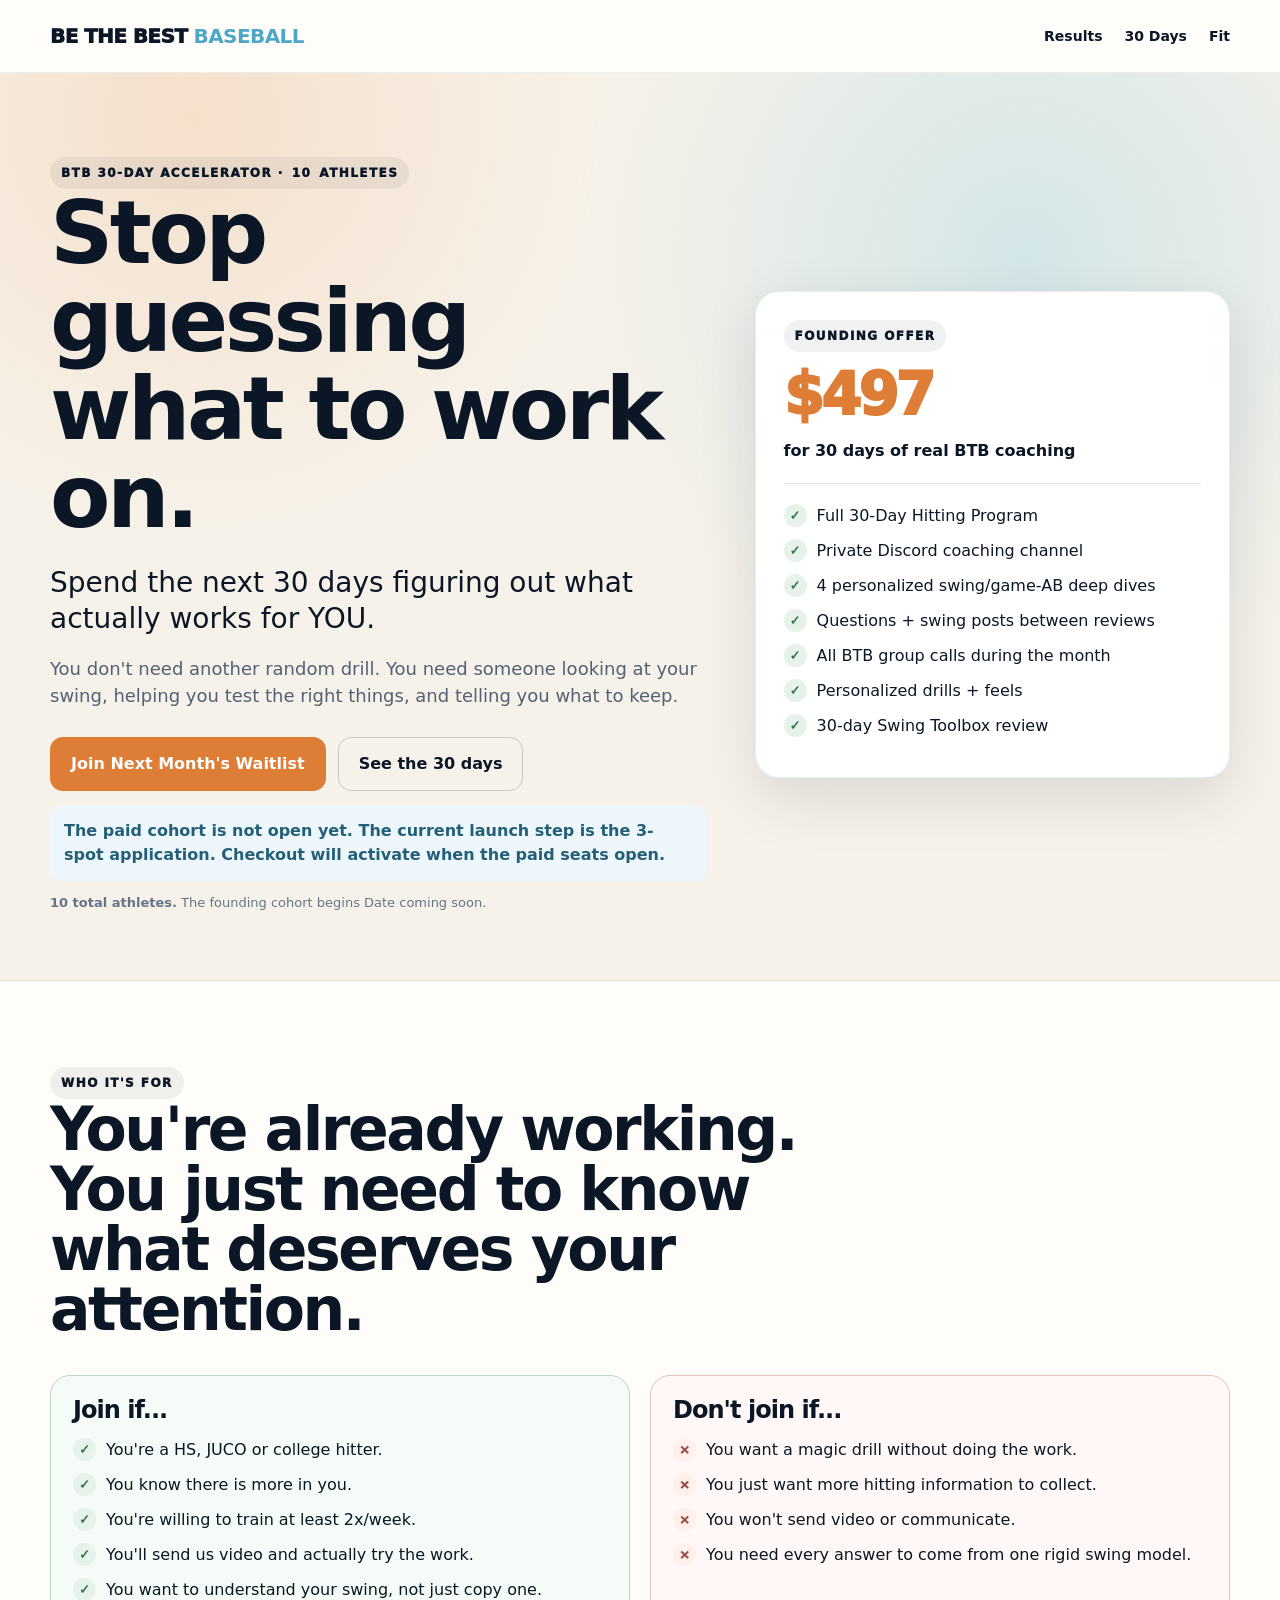
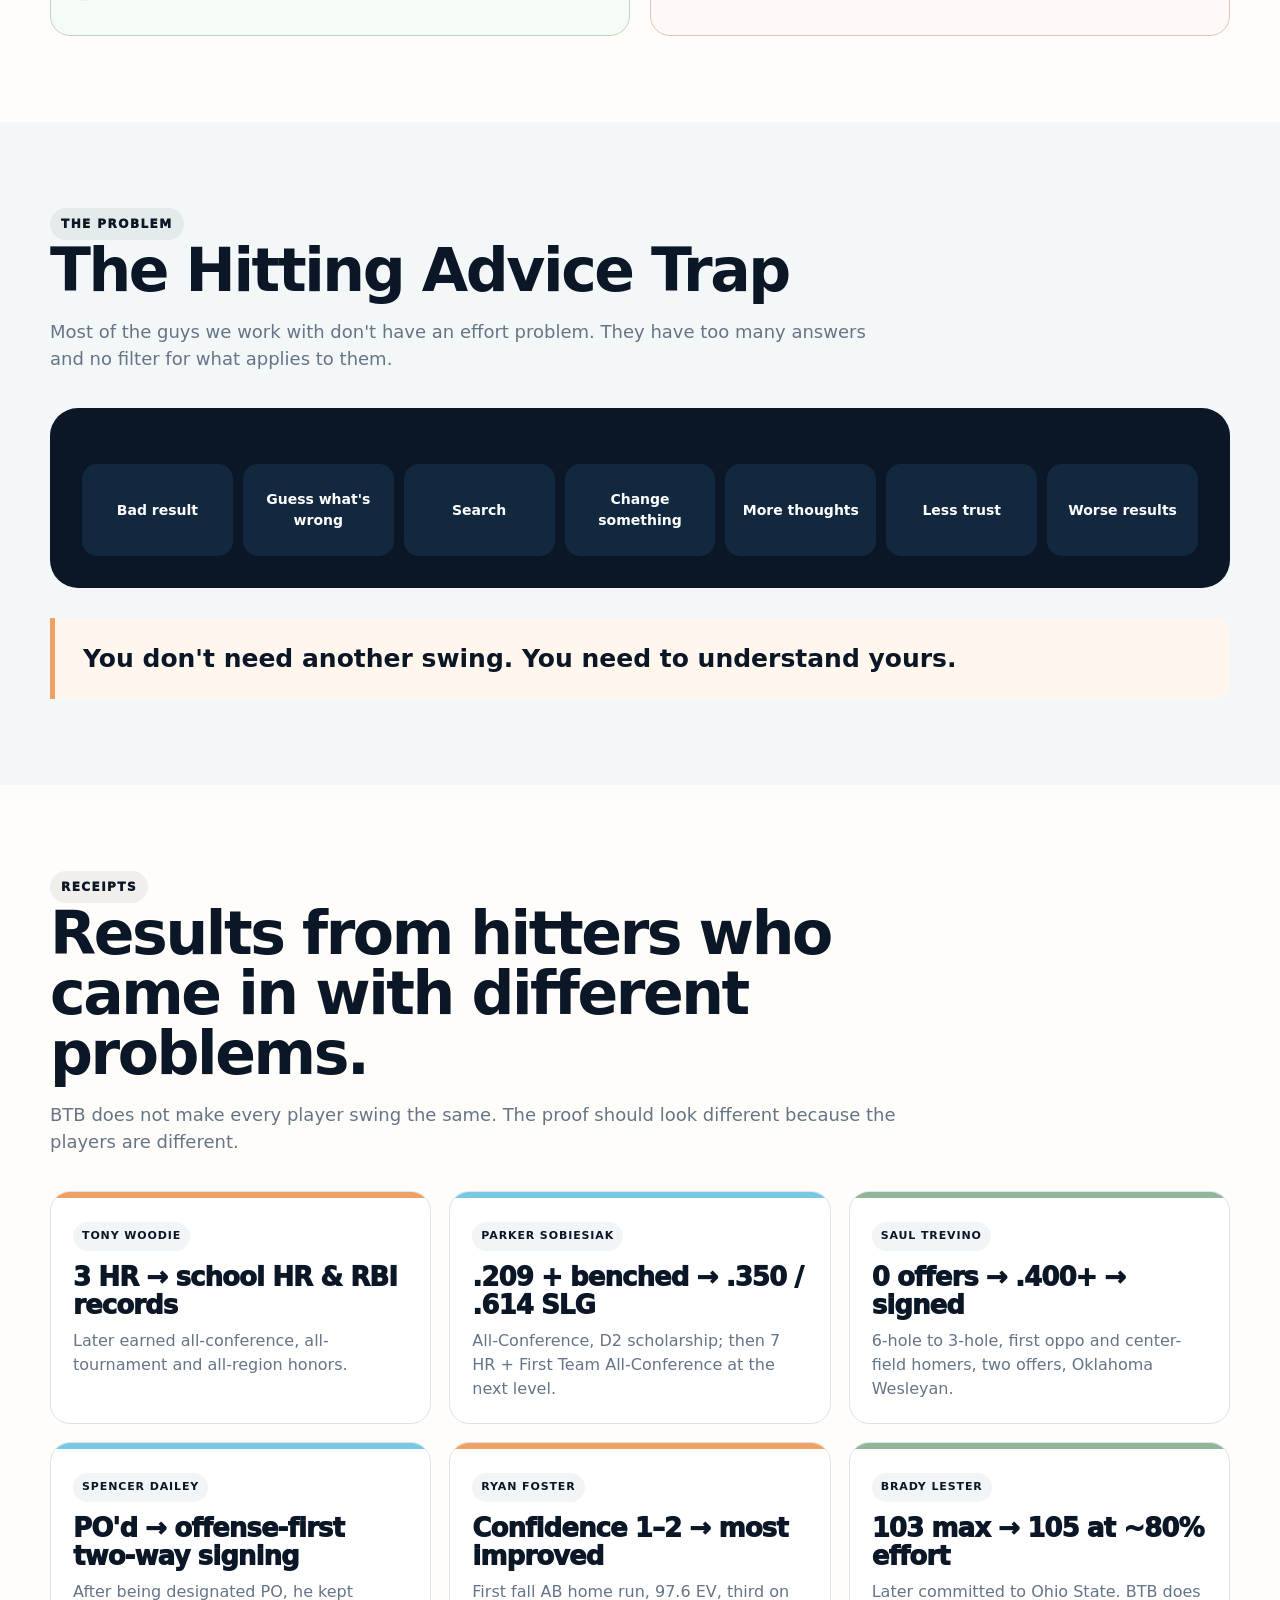
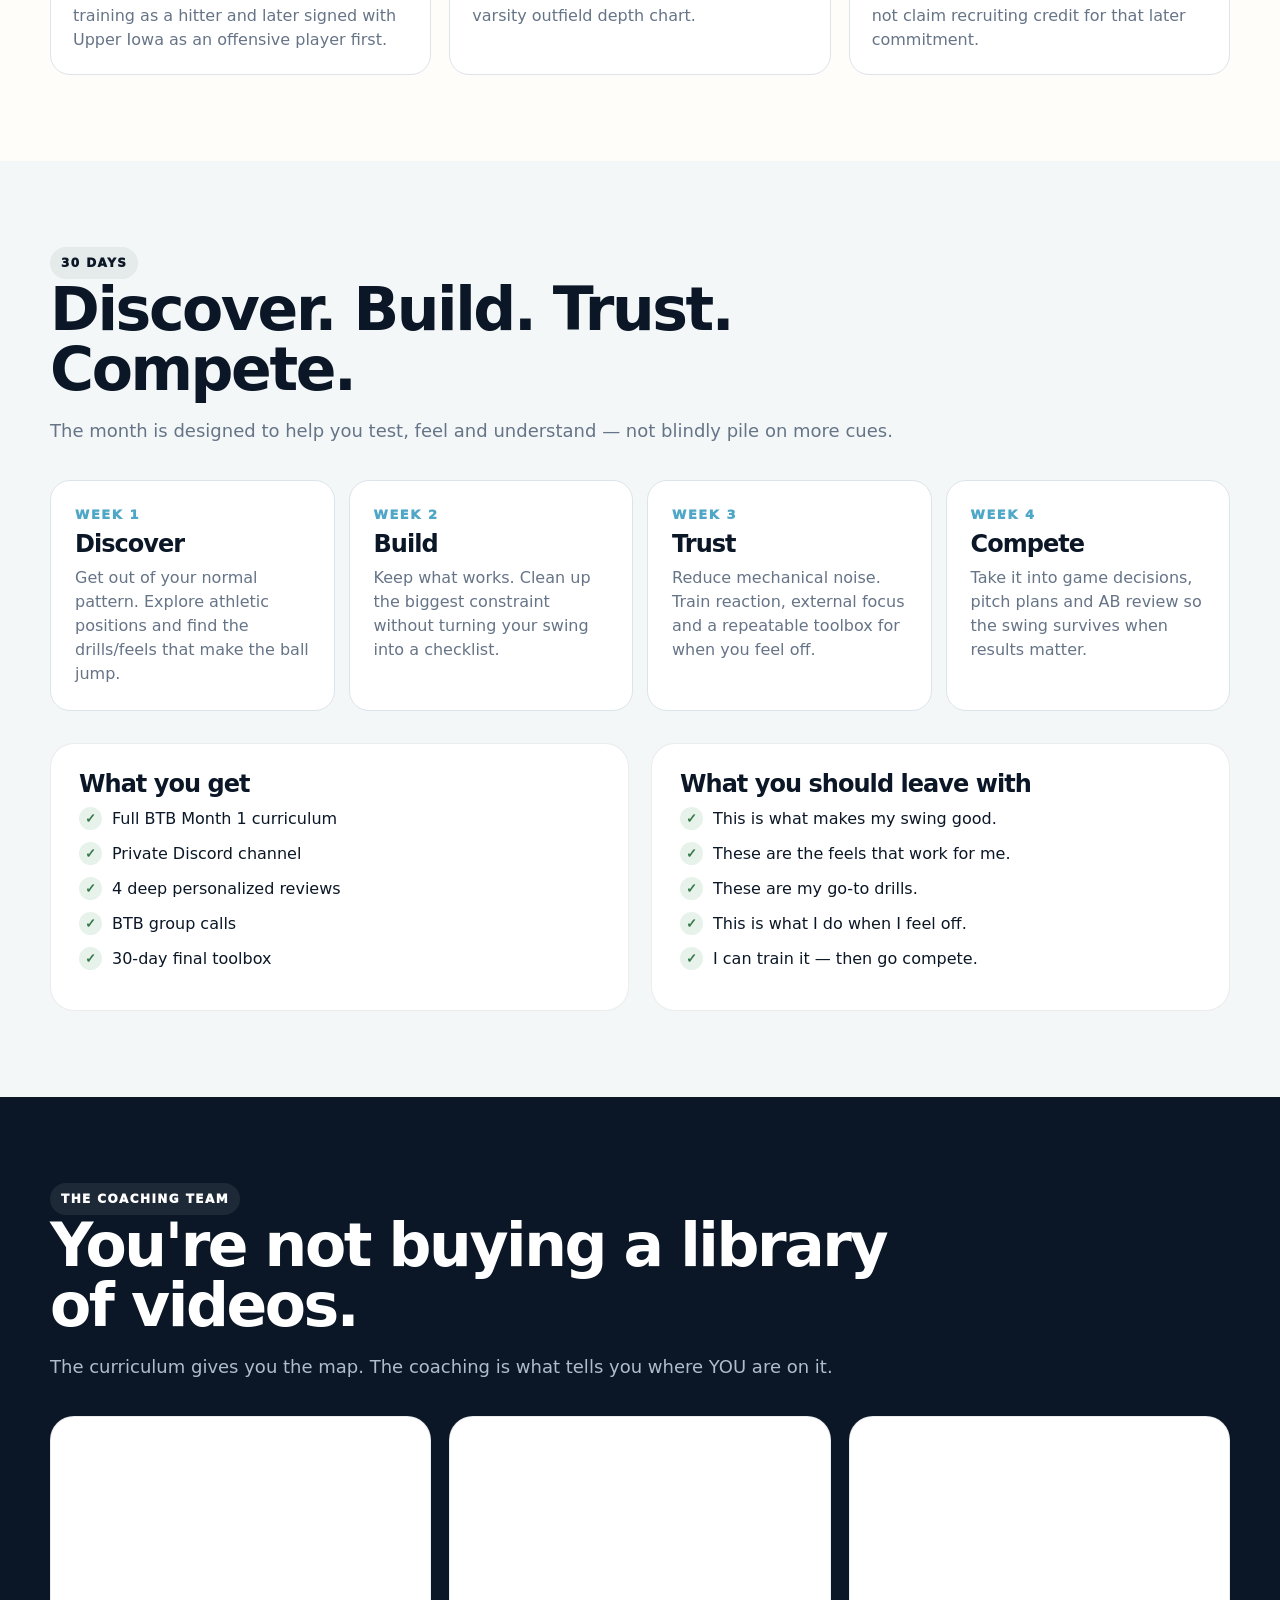
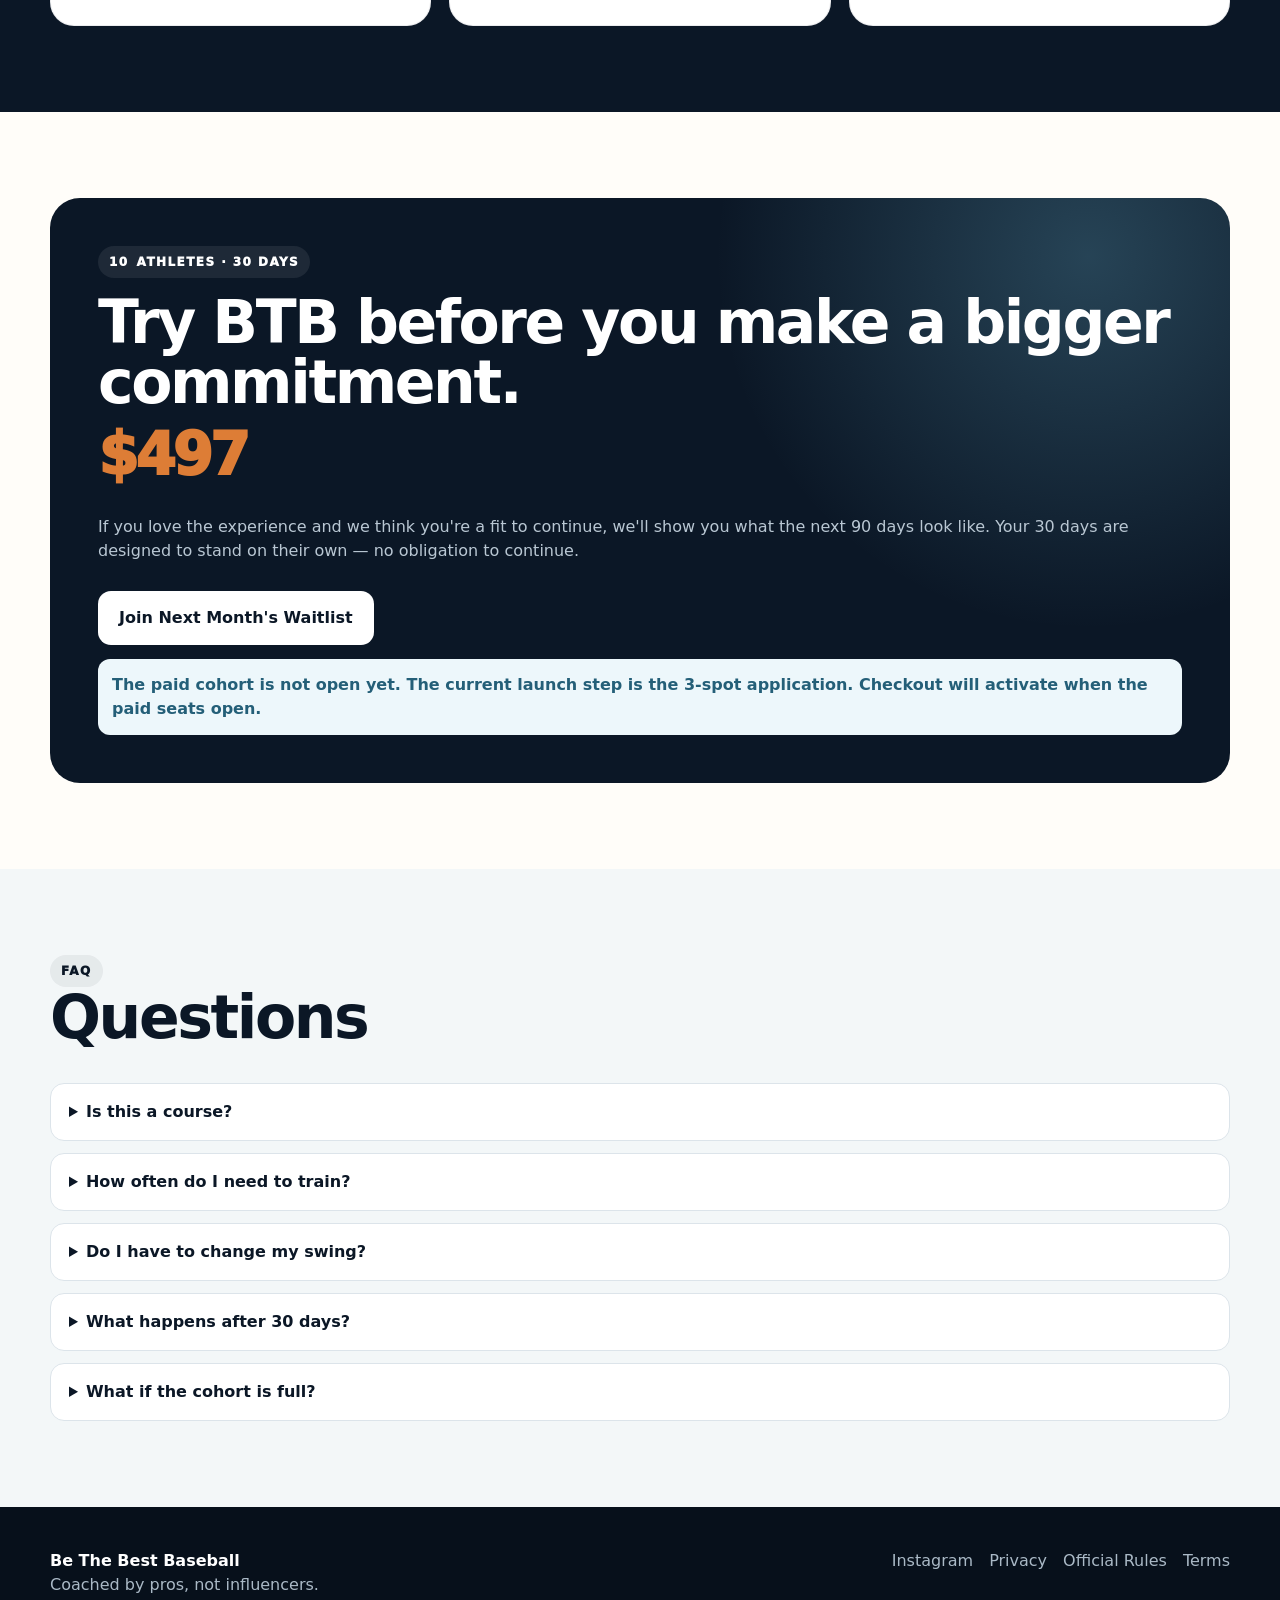
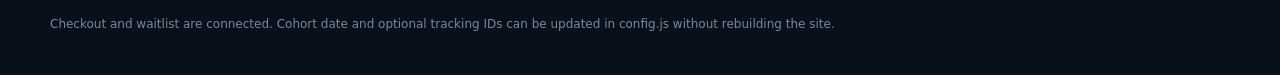
==== accelerator.html @ 2edf5979 "Add paid accelerator page" ====
<!doctype html>
<html lang="en">
<head>
  <meta charset="utf-8"><meta name="viewport" content="width=device-width,initial-scale=1">
  <title>BTB 30-Day Accelerator — $497</title>
  <meta name="description" content="30 days of personalized BTB coaching for high school, JUCO and college hitters. 10 athletes per cohort.">
  <meta property="og:title" content="BTB 30-Day Accelerator — $497"><meta property="og:description" content="Stop guessing what to work on. Spend 30 days figuring out what actually works for you."><meta property="og:type" content="website"><meta name="theme-color" content="#0b1726">
  <link rel="icon" href="data:image/svg+xml,<svg xmlns=%22http://www.w3.org/2000/svg%22 viewBox=%220 0 100 100%22><rect width=%22100%22 height=%22100%22 rx=%2222%22 fill=%22%230b1726%22/><text x=%2250%22 y=%2263%22 text-anchor=%22middle%22 font-size=%2244%22 font-family=%22Arial%22 font-weight=%22900%22 fill=%22white%22>BTB</text></svg>">
  <link rel="stylesheet" href="styles.css">
</head>
<body>
<a class="skip-link" href="#main">Skip to content</a>
<nav class="nav" aria-label="Primary"><div class="wrap nav-inner"><a class="brand" href="#top">BE THE BEST <b>BASEBALL</b></a><div class="nav-links"><a href="#proof">Results</a><a href="#program">30 Days</a><a href="#fit">Fit</a><a class="btn orange js-buy" href="#">Join for <span data-price>$497</span></a><a class="btn orange js-waitlist" href="#">Join Waitlist</a></div></div></nav>
<main id="main">
<header id="top" class="hero"><div class="wrap hero-grid"><div><span class="eyebrow">BTB 30-Day Accelerator · <span data-total-spots>10</span> athletes</span><h1>Stop guessing what to work on.</h1><p class="lead">Spend the next 30 days figuring out what actually works for YOU.</p><p class="sub">You don't need another random drill. You need someone looking at your swing, helping you test the right things, and telling you what to keep.</p><div class="hero-actions"><a class="btn orange js-buy" href="#">Join the Cohort — <span data-price>$497</span></a><a class="btn orange js-waitlist" href="#">Join Next Month's Waitlist</a><a class="btn ghost" href="#program">See the 30 days</a></div><div class="soldout-banner">This cohort is full. Join the next cohort waitlist.</div><div class="paid-phase-note" hidden>The paid cohort is not open yet. The current launch step is the 3-spot application. Checkout will activate when the paid seats open.</div><div class="micro"><strong><span data-total-spots>10</span> total athletes.</strong> The founding cohort begins <span data-start-date>Date coming soon</span>.</div></div><aside class="card"><span class="eyebrow">Founding offer</span><div class="price" data-price>$497</div><strong>for 30 days of real BTB coaching</strong><div class="line"></div><div class="check">Full 30-Day Hitting Program</div><div class="check">Private Discord coaching channel</div><div class="check">4 personalized swing/game-AB deep dives</div><div class="check">Questions + swing posts between reviews</div><div class="check">All BTB group calls during the month</div><div class="check">Personalized drills + feels</div><div class="check">30-day Swing Toolbox review</div></aside></div></header>
<section id="fit" class="section"><div class="wrap"><div class="section-head"><span class="eyebrow">Who it's for</span><h2>You're already working. You just need to know what deserves your attention.</h2></div><div class="fit"><div class="fit-card good"><h3>Join if...</h3><div class="check">You're a HS, JUCO or college hitter.</div><div class="check">You know there is more in you.</div><div class="check">You're willing to train at least 2x/week.</div><div class="check">You'll send us video and actually try the work.</div><div class="check">You want to understand your swing, not just copy one.</div></div><div class="fit-card no"><h3>Don't join if...</h3><div class="check x">You want a magic drill without doing the work.</div><div class="check x">You just want more hitting information to collect.</div><div class="check x">You won't send video or communicate.</div><div class="check x">You need every answer to come from one rigid swing model.</div></div></div></div></section>
<section class="section alt"><div class="wrap"><div class="section-head"><span class="eyebrow">The problem</span><h2>The Hitting Advice Trap</h2><p>Most of the guys we work with don't have an effort problem. They have too many answers and no filter for what applies to them.</p></div><div class="trap"><div class="trap-flow"><div class="trap-step">Bad result</div><div class="trap-step">Guess what's wrong</div><div class="trap-step">Search</div><div class="trap-step">Change something</div><div class="trap-step">More thoughts</div><div class="trap-step">Less trust</div><div class="trap-step">Worse results</div></div></div><div class="quote">You don't need another swing. You need to understand yours.</div></div></section>
<section id="proof" class="section"><div class="wrap"><div class="section-head"><span class="eyebrow">Receipts</span><h2>Results from hitters who came in with different problems.</h2><p>BTB does not make every player swing the same. The proof should look different because the players are different.</p></div><div class="proof-grid"><article class="proof orange"><span class="tag">Tony Woodie</span><div class="result">3 HR → school HR & RBI records</div><p>Later earned all-conference, all-tournament and all-region honors.</p></article><article class="proof"><span class="tag">Parker Sobiesiak</span><div class="result">.209 + benched → .350 / .614 SLG</div><p>All-Conference, D2 scholarship; then 7 HR + First Team All-Conference at the next level.</p></article><article class="proof green"><span class="tag">Saul Trevino</span><div class="result">0 offers → .400+ → signed</div><p>6-hole to 3-hole, first oppo and center-field homers, two offers, Oklahoma Wesleyan.</p></article><article class="proof"><span class="tag">Spencer Dailey</span><div class="result">PO'd → offense-first two-way signing</div><p>After being designated PO, he kept training as a hitter and later signed with Upper Iowa as an offensive player first.</p></article><article class="proof orange"><span class="tag">Ryan Foster</span><div class="result">Confidence 1–2 → most improved</div><p>First fall AB home run, 97.6 EV, third on varsity outfield depth chart.</p></article><article class="proof green"><span class="tag">Brady Lester</span><div class="result">103 max → 105 at ~80% effort</div><p>Later committed to Ohio State. BTB does not claim recruiting credit for that later commitment.</p></article></div></div></section>
<section id="program" class="section alt"><div class="wrap"><div class="section-head"><span class="eyebrow">30 days</span><h2>Discover. Build. Trust. Compete.</h2><p>The month is designed to help you test, feel and understand — not blindly pile on more cues.</p></div><div class="program-grid"><div class="week"><div class="w">Week 1</div><h3>Discover</h3><p>Get out of your normal pattern. Explore athletic positions and find the drills/feels that make the ball jump.</p></div><div class="week"><div class="w">Week 2</div><h3>Build</h3><p>Keep what works. Clean up the biggest constraint without turning your swing into a checklist.</p></div><div class="week"><div class="w">Week 3</div><h3>Trust</h3><p>Reduce mechanical noise. Train reaction, external focus and a repeatable toolbox for when you feel off.</p></div><div class="week"><div class="w">Week 4</div><h3>Compete</h3><p>Take it into game decisions, pitch plans and AB review so the swing survives when results matter.</p></div></div><div class="deliverables"><div class="card compact"><h3>What you get</h3><div class="check">Full BTB Month 1 curriculum</div><div class="check">Private Discord channel</div><div class="check">4 deep personalized reviews</div><div class="check">BTB group calls</div><div class="check">30-day final toolbox</div></div><div class="card compact"><h3>What you should leave with</h3><div class="check">This is what makes my swing good.</div><div class="check">These are the feels that work for me.</div><div class="check">These are my go-to drills.</div><div class="check">This is what I do when I feel off.</div><div class="check">I can train it — then go compete.</div></div></div></div></section>
<section class="section dark"><div class="wrap"><div class="section-head"><span class="eyebrow" style="background:rgba(255,255,255,.08)">The coaching team</span><h2>You're not buying a library of videos.</h2><p>The curriculum gives you the map. The coaching is what tells you where YOU are on it.</p></div><div class="grid3"><div class="card compact"><strong>Jantzen Witte</strong><p>Founder · 12-year pro. Built BTB around helping hitters stop drowning in mechanics and understand their own swing.</p></div><div class="card compact"><strong>Max Tracy</strong><p>Handles much of BTB's day-to-day athlete coaching and feedback.</p></div><div class="card compact"><strong>BTB Coaches</strong><p>Former pros coaching inside one BTB program rather than separate mini-brands.</p></div></div></div></section>
<section class="section"><div class="wrap"><div class="cta"><span class="eyebrow" style="background:rgba(255,255,255,.08)"><span data-total-spots>10</span> athletes · 30 days</span><h2 style="margin-top:14px">Try BTB before you make a bigger commitment.</h2><div class="price" data-price>$497</div><p>If you love the experience and we think you're a fit to continue, we'll show you what the next 90 days look like. Your 30 days are designed to stand on their own — no obligation to continue.</p><div class="hero-actions"><a class="btn orange js-buy" href="#">Join the Founding Cohort — <span data-price>$497</span></a><a class="btn light js-waitlist" href="#">Join Next Month's Waitlist</a></div><div class="soldout-banner">This cohort is full. Join the next cohort waitlist.</div><div class="paid-phase-note" hidden>The paid cohort is not open yet. The current launch step is the 3-spot application. Checkout will activate when the paid seats open.</div></div></div></section>
<section class="section alt"><div class="wrap"><div class="section-head"><span class="eyebrow">FAQ</span><h2>Questions</h2></div><div class="faq"><details><summary>Is this a course?</summary><p>No. You get the BTB curriculum, but the Accelerator includes personalized coaching, reviews, a private Discord channel and group calls.</p></details><details><summary>How often do I need to train?</summary><p>At least two times per week. The more consistently you train and send useful video, the more we have to coach.</p></details><details><summary>Do I have to change my swing?</summary><p>No. The point is not to rebuild you. We test movements and feels, keep what improves your swing, and discard what doesn't.</p></details><details><summary>What happens after 30 days?</summary><p>Your Accelerator ends. If you want to continue and we believe BTB is a good fit, we'll show you the 90-day Core/VIP options.</p></details><details><summary>What if the cohort is full?</summary><p>Join the next month's waitlist. We keep the cohort intentionally small so the coaching remains personal.</p></details></div></div></section>
</main>
<footer class="footer"><div class="wrap footer-grid"><div><strong>Be The Best Baseball</strong><br>Coached by pros, not influencers.</div><div class="footer-links"><a class="js-instagram" href="#">Instagram</a><a class="js-privacy" href="#">Privacy</a><a class="js-rules" href="#">Official Rules</a><a class="js-terms" href="#">Terms</a></div></div><div class="wrap"><div class="site-note">Checkout and waitlist are connected. Cohort date and optional tracking IDs can be updated in config.js without rebuilding the site.</div></div></footer>
<div class="sticky"><a class="btn orange js-buy" href="#">Join — <span data-price>$497</span></a><a class="btn orange js-waitlist" href="#">Join Waitlist</a></div>
<script src="config.js"></script>
</body></html>
---- styles.css ----
:root{--ink:#0b1726;--ink2:#14283f;--cream:#f7f2e9;--paper:#fffdf9;--sky:#78c8e5;--sky2:#4fa7c8;--orange:#efa064;--orange2:#dd7d36;--green:#91b798;--muted:#667487;--line:#dce4ea;--white:#fff;--shadow:0 20px 60px rgba(11,23,38,.12);--radius:24px;--max:1180px}*{box-sizing:border-box}html{scroll-behavior:smooth}body{margin:0;font-family:Inter,ui-sans-serif,system-ui,-apple-system,BlinkMacSystemFont,"Segoe UI",sans-serif;color:var(--ink);background:var(--paper);line-height:1.5}a{text-decoration:none;color:inherit}img{max-width:100%;display:block}.wrap{width:min(var(--max),calc(100% - 34px));margin:0 auto}.skip-link{position:absolute;left:-9999px;top:12px;background:#fff;padding:10px 14px;border-radius:8px;z-index:999}.skip-link:focus{left:12px}.nav{position:sticky;top:0;z-index:50;backdrop-filter:blur(16px);background:rgba(255,253,249,.92);border-bottom:1px solid rgba(11,23,38,.07)}.nav-inner{height:72px;display:flex;align-items:center;justify-content:space-between;gap:18px}.brand{font-weight:950;letter-spacing:-.03em;font-size:20px}.brand b{color:var(--sky2)}.nav-links{display:flex;align-items:center;gap:22px;font-weight:780;font-size:14px}.btn{display:inline-flex;align-items:center;justify-content:center;padding:14px 20px;border-radius:13px;border:1px solid transparent;background:var(--ink);color:#fff;font-weight:900;transition:.18s transform,.18s opacity,.18s background;cursor:pointer}.btn:hover{transform:translateY(-1px)}.btn.sky{background:var(--sky2)}.btn.orange{background:var(--orange2)}.btn.ghost{background:transparent;color:var(--ink);border-color:rgba(11,23,38,.18)}.btn.light{background:#fff;color:var(--ink)}.hero{padding:84px 0 68px;background:radial-gradient(circle at 80% 20%,rgba(120,200,229,.28),transparent 36%),radial-gradient(circle at 15% 5%,rgba(239,160,100,.22),transparent 30%),var(--cream);border-bottom:1px solid #e7dfd1}.hero-grid{display:grid;grid-template-columns:1.16fr .84fr;gap:48px;align-items:center}.eyebrow{display:inline-flex;gap:8px;align-items:center;padding:7px 11px;border-radius:999px;background:rgba(11,23,38,.06);text-transform:uppercase;letter-spacing:.12em;font-weight:950;font-size:12px}h1,h2,h3{margin:0;letter-spacing:-.04em;line-height:1}h1{font-size:clamp(48px,7vw,88px);max-width:920px}h2{font-size:clamp(36px,4.8vw,60px)}h3{font-size:24px}.lead{font-size:clamp(20px,2.2vw,28px);line-height:1.28;max-width:790px;margin:24px 0 14px}.sub{font-size:18px;color:#526174;max-width:770px}.hero-actions{display:flex;gap:12px;flex-wrap:wrap;margin-top:28px}.micro{font-size:13px;color:#667487;margin-top:12px}.card{background:#fff;border:1px solid rgba(11,23,38,.08);border-radius:var(--radius);box-shadow:var(--shadow);padding:28px}.card.compact{box-shadow:none}.price{font-size:58px;font-weight:950;color:var(--orange2);letter-spacing:-.055em}.line{height:1px;background:var(--line);margin:20px 0}.check{display:flex;gap:10px;align-items:flex-start;margin:11px 0}.check:before{content:"✓";display:grid;place-items:center;min-width:23px;height:23px;border-radius:50%;background:#e7f3ea;color:#37784a;font-size:13px;font-weight:950}.check.x:before{content:"×";background:#fff0ec;color:#9a4f43}.section{padding:86px 0}.section.alt{background:#f3f7f8}.section.dark{background:var(--ink);color:#fff}.section.cream{background:var(--cream)}.section-head{max-width:850px;margin-bottom:36px}.section-head p{font-size:18px;color:var(--muted)}.dark .section-head p{color:#aebdcc}.grid3{display:grid;grid-template-columns:repeat(3,1fr);gap:18px}.grid2{display:grid;grid-template-columns:repeat(2,1fr);gap:20px}.pain,.proof,.week,.fit-card,.question{border:1px solid var(--line);border-radius:20px;padding:22px;background:#fff}.pain .num{width:34px;height:34px;border-radius:10px;background:#edf7fb;color:var(--sky2);display:grid;place-items:center;font-weight:950;margin-bottom:16px}.pain strong,.proof strong{font-size:20px;display:block;margin-bottom:8px}.pain p,.proof p,.question span{margin:0;color:#667487}.trap{background:var(--ink);color:#fff;border-radius:28px;padding:32px;margin-top:24px}.trap-flow{display:grid;grid-template-columns:repeat(7,1fr);gap:10px;margin-top:24px}.trap-step{min-height:92px;padding:14px;border-radius:15px;background:#12283f;display:flex;align-items:center;justify-content:center;text-align:center;font-weight:800;font-size:14px}.method{display:grid;grid-template-columns:repeat(5,1fr);gap:12px;margin-top:28px}.method div{border-radius:18px;padding:22px 14px;text-align:center;border:1px solid var(--line);background:#fff}.method b{display:block;color:var(--sky2);font-size:13px;text-transform:uppercase;letter-spacing:.1em;margin-bottom:8px}.method strong{font-size:19px}.quote{margin:30px 0 0;padding:25px 28px;border-left:5px solid var(--orange);background:#fff7ee;border-radius:0 18px 18px 0;font-size:25px;font-weight:850;line-height:1.25}.proof-grid{display:grid;grid-template-columns:repeat(3,1fr);gap:18px}.proof{position:relative;overflow:hidden}.proof:before{content:"";position:absolute;inset:0 0 auto 0;height:6px;background:var(--sky)}.proof.orange:before{background:var(--orange)}.proof.green:before{background:var(--green)}.tag{display:inline-block;font-size:11px;font-weight:900;text-transform:uppercase;letter-spacing:.08em;border-radius:999px;background:#f1f5f7;padding:6px 9px;margin:8px 0 12px}.result{font-size:26px;font-weight:950;line-height:1.08;letter-spacing:-.035em;margin-bottom:10px}.proof small{display:block;color:#7b8794;margin-top:14px;line-height:1.4}.program-grid{display:grid;grid-template-columns:repeat(4,1fr);gap:14px;margin-top:28px}.week{padding:24px}.week .w{color:var(--sky2);font-weight:950;font-size:13px;text-transform:uppercase;letter-spacing:.12em}.week h3{margin:8px 0 10px}.week p{color:#667487;margin:0}.deliverables{display:grid;grid-template-columns:1fr 1fr;gap:22px;margin-top:32px}.fit{display:grid;grid-template-columns:1fr 1fr;gap:20px}.fit-card h3{margin-bottom:16px}.fit-card.good{border-color:#bdd5c3;background:#f5fbf6}.fit-card.no{border-color:#e5c2bc;background:#fff8f6}.application-preview{display:grid;grid-template-columns:.9fr 1.1fr;gap:30px;align-items:start}.application-questions{display:grid;gap:12px}.question b{display:block;font-size:18px;margin-bottom:6px}.cta{border-radius:30px;background:radial-gradient(circle at 88% 10%,rgba(120,200,229,.25),transparent 32%),var(--ink);color:#fff;padding:48px}.cta p{color:#b9c7d3}.faq{display:grid;gap:12px;margin-top:24px}details{border:1px solid var(--line);border-radius:14px;padding:16px 18px;background:#fff}summary{cursor:pointer;font-weight:900}details p{color:#667487}.soldout-banner{display:none;margin-top:14px;padding:14px;border-radius:12px;background:#fff2db;color:#8a551f;font-weight:850}.paid-phase-note{margin-top:14px;padding:14px;border-radius:12px;background:#edf7fb;color:#245f78;font-weight:760}.footer{background:#07101b;color:#aab9c6;padding:42px 0}.footer-grid{display:flex;justify-content:space-between;gap:24px;align-items:flex-start}.footer strong{color:#fff}.footer-links{display:flex;gap:16px;flex-wrap:wrap}.site-note{font-size:12px;color:#788999;margin-top:18px}.legal-shell{max-width:880px}.legal-shell h1{font-size:56px;margin:14px 0 10px}.legal-shell h2{font-size:28px;margin-top:34px}.legal-meta{color:#6a7785;margin-bottom:24px}.legal-callout{padding:18px;border-radius:16px;background:#fff;border:1px solid var(--line)}.sticky{display:none}.hidden{display:none!important}@media(max-width:930px){.hero-grid,.grid2,.fit,.deliverables,.application-preview{grid-template-columns:1fr}.grid3,.proof-grid{grid-template-columns:1fr 1fr}.program-grid{grid-template-columns:1fr 1fr}.trap-flow{grid-template-columns:1fr}.method{grid-template-columns:1fr}.nav-links a:not(.btn){display:none}}@media(max-width:620px){.wrap{width:min(var(--max),calc(100% - 24px))}.hero{padding:56px 0 50px}h1{font-size:48px}.section{padding:64px 0}.grid3,.proof-grid,.program-grid{grid-template-columns:1fr}.nav-inner{height:64px}.nav .btn{display:none}.cta{padding:30px 22px}.price{font-size:52px}.footer-grid{flex-direction:column}.sticky{display:flex;gap:8px;position:fixed;left:12px;right:12px;bottom:12px;z-index:70}.sticky .btn{flex:1;box-shadow:0 12px 32px rgba(0,0,0,.25)}}
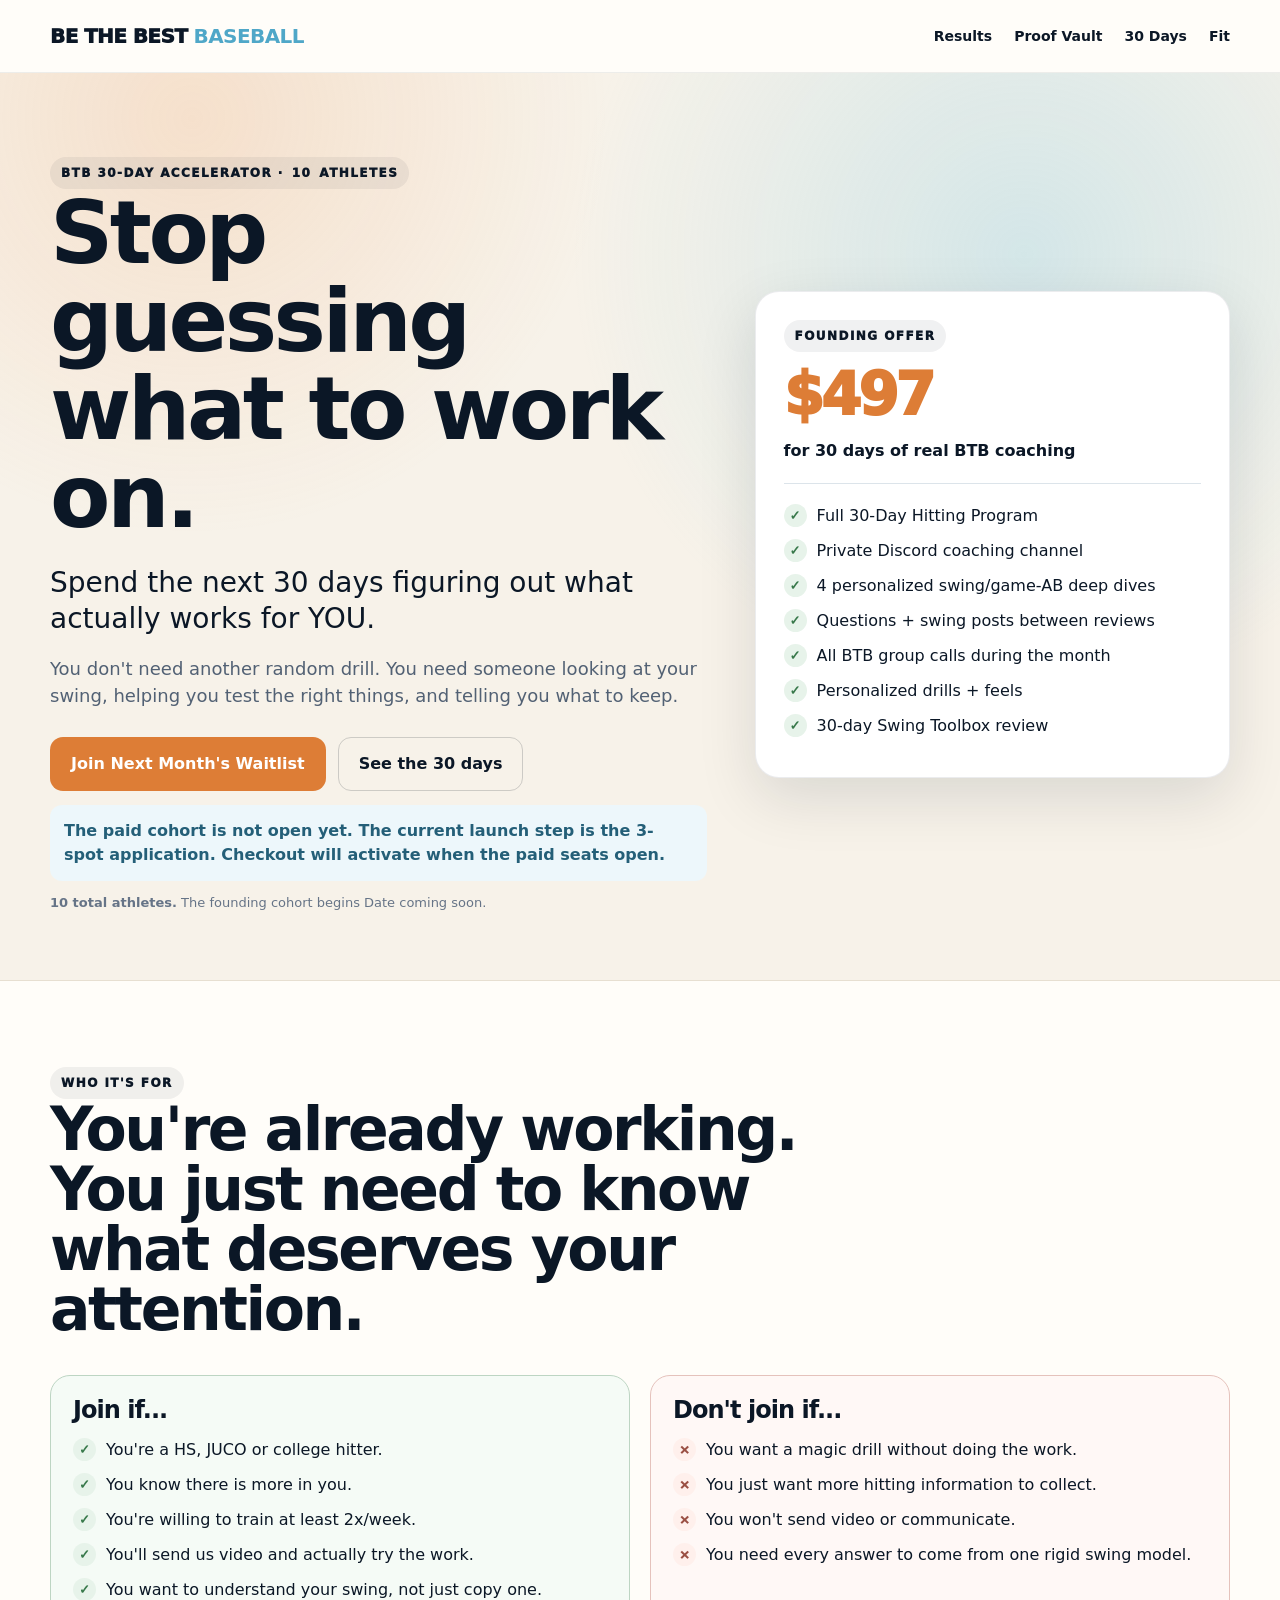
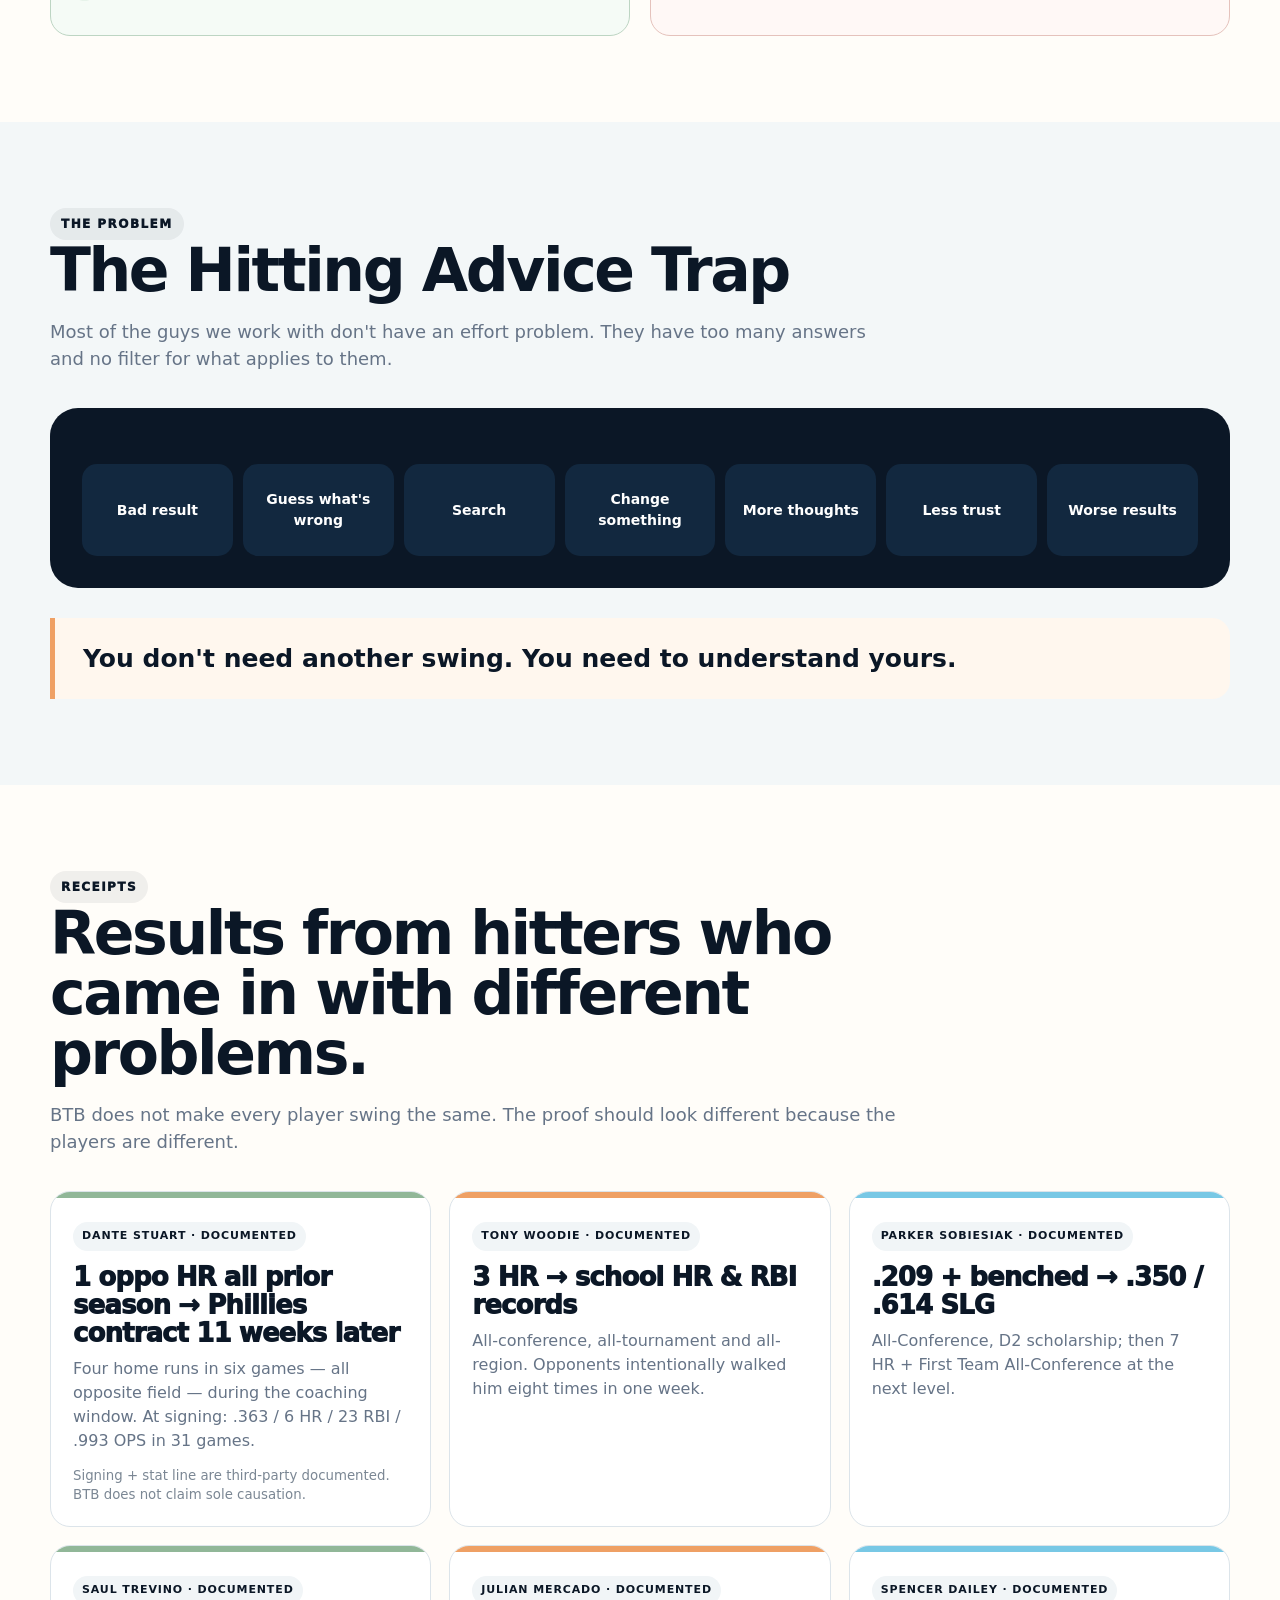
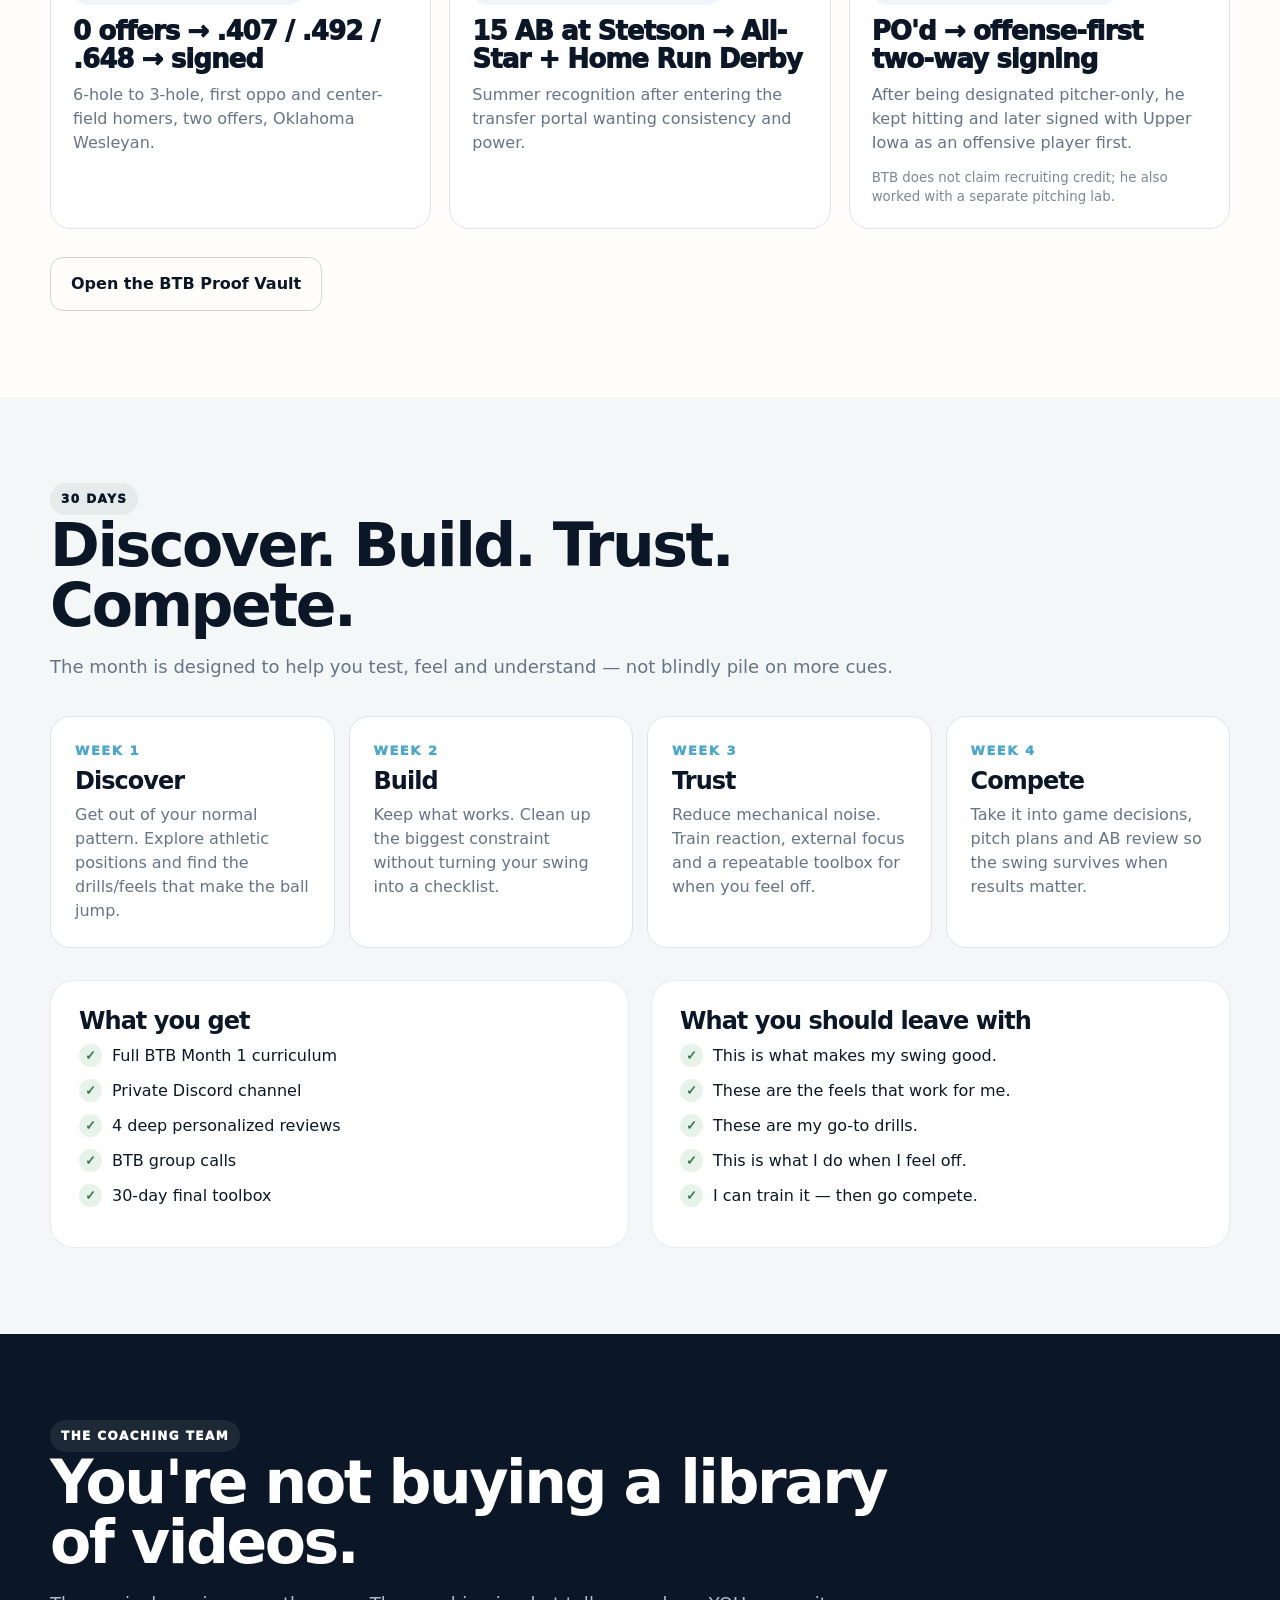
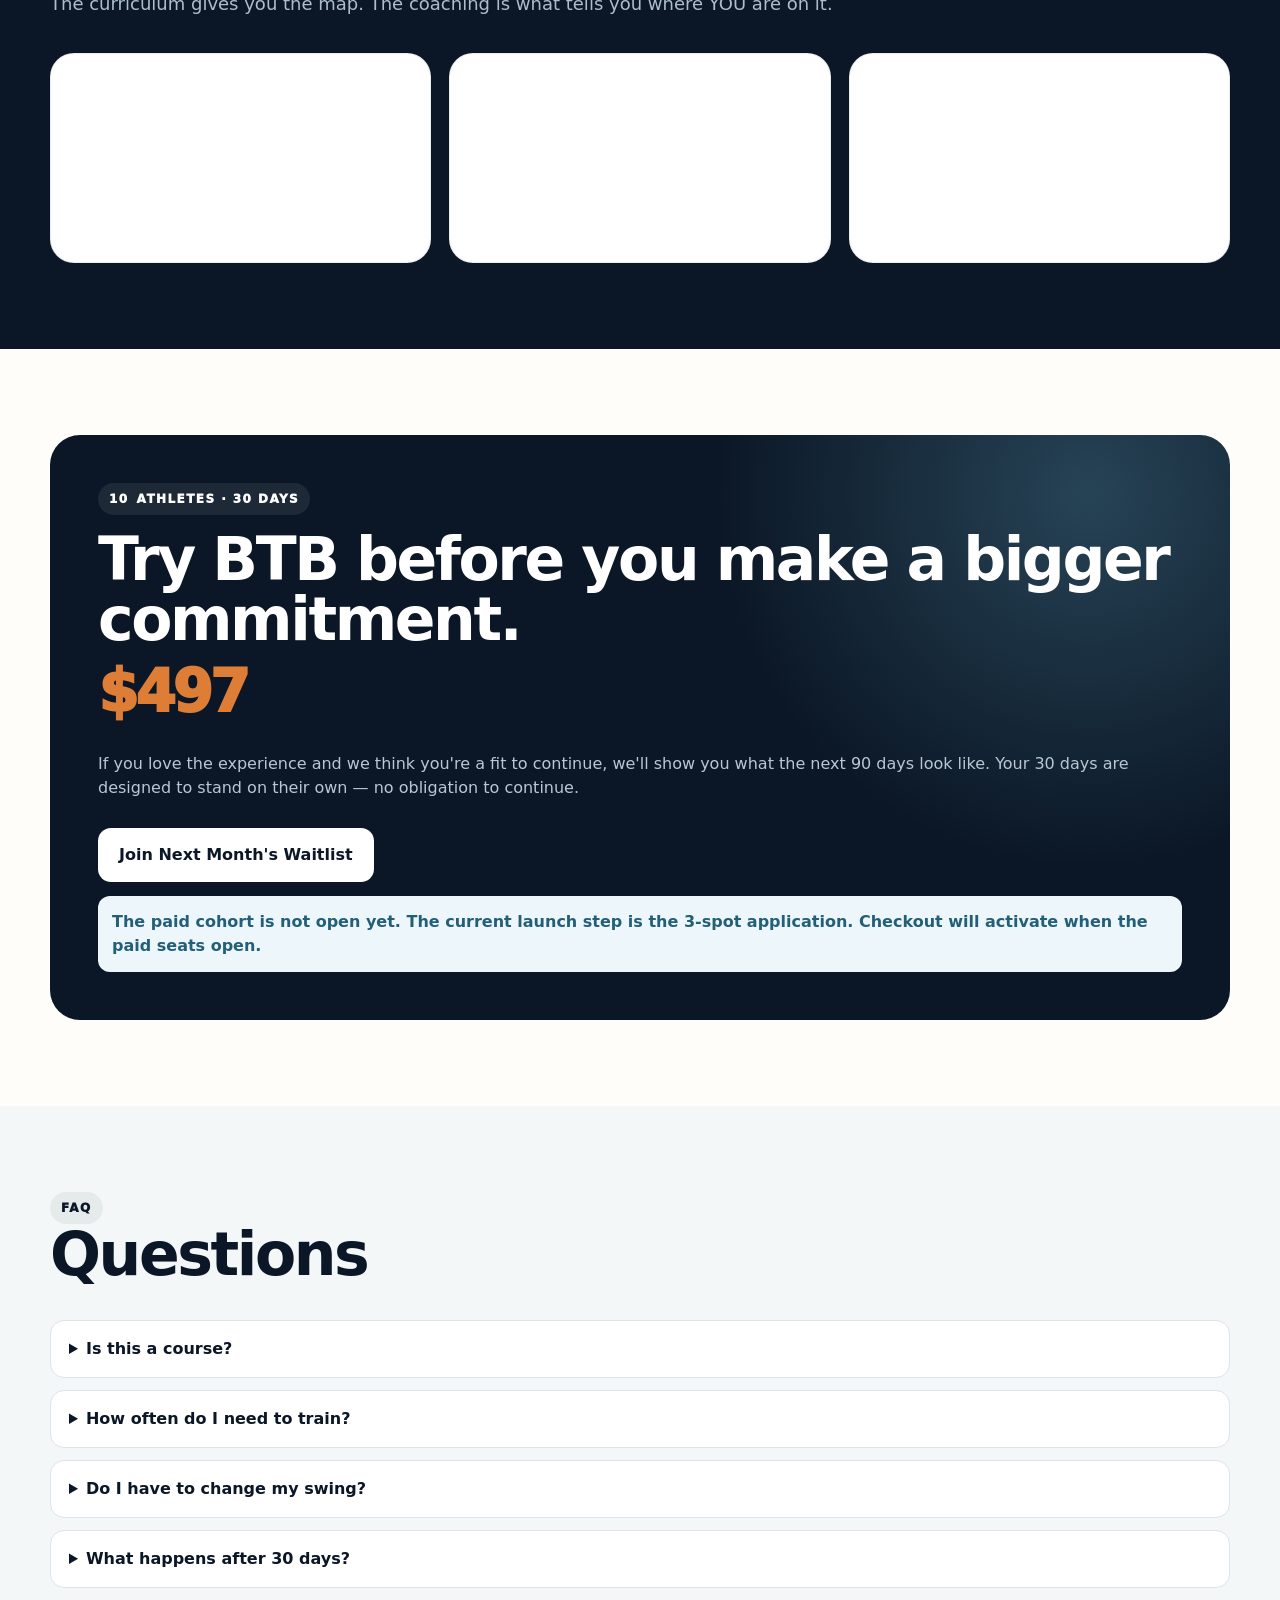
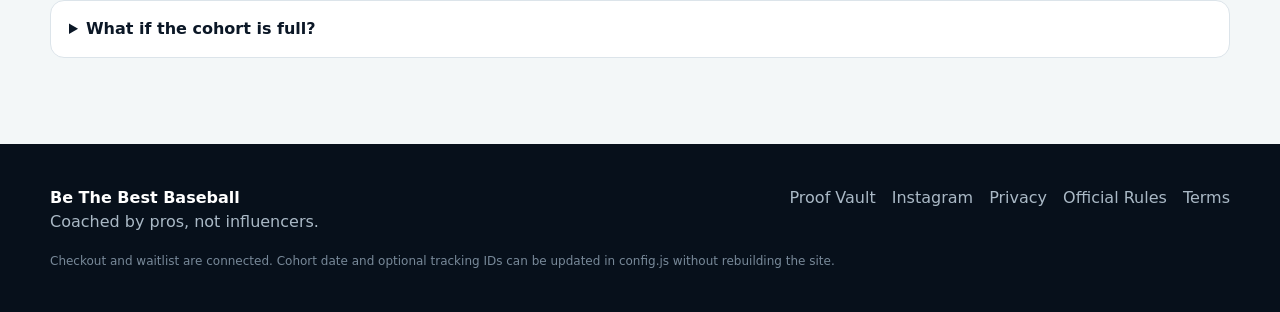
==== commit cb71a667: "Update paid page with verified proof vault claims" ====
--- a/accelerator.html
+++ b/accelerator.html
@@ -10,18 +10,25 @@
 </head>
 <body>
 <a class="skip-link" href="#main">Skip to content</a>
-<nav class="nav" aria-label="Primary"><div class="wrap nav-inner"><a class="brand" href="#top">BE THE BEST <b>BASEBALL</b></a><div class="nav-links"><a href="#proof">Results</a><a href="#program">30 Days</a><a href="#fit">Fit</a><a class="btn orange js-buy" href="#">Join for <span data-price>$497</span></a><a class="btn orange js-waitlist" href="#">Join Waitlist</a></div></div></nav>
+<nav class="nav" aria-label="Primary"><div class="wrap nav-inner"><a class="brand" href="#top">BE THE BEST <b>BASEBALL</b></a><div class="nav-links"><a href="#proof">Results</a><a href="proof.html">Proof Vault</a><a href="#program">30 Days</a><a href="#fit">Fit</a><a class="btn orange js-buy" href="#">Join for <span data-price>$497</span></a><a class="btn orange js-waitlist" href="#">Join Waitlist</a></div></div></nav>
 <main id="main">
 <header id="top" class="hero"><div class="wrap hero-grid"><div><span class="eyebrow">BTB 30-Day Accelerator · <span data-total-spots>10</span> athletes</span><h1>Stop guessing what to work on.</h1><p class="lead">Spend the next 30 days figuring out what actually works for YOU.</p><p class="sub">You don't need another random drill. You need someone looking at your swing, helping you test the right things, and telling you what to keep.</p><div class="hero-actions"><a class="btn orange js-buy" href="#">Join the Cohort — <span data-price>$497</span></a><a class="btn orange js-waitlist" href="#">Join Next Month's Waitlist</a><a class="btn ghost" href="#program">See the 30 days</a></div><div class="soldout-banner">This cohort is full. Join the next cohort waitlist.</div><div class="paid-phase-note" hidden>The paid cohort is not open yet. The current launch step is the 3-spot application. Checkout will activate when the paid seats open.</div><div class="micro"><strong><span data-total-spots>10</span> total athletes.</strong> The founding cohort begins <span data-start-date>Date coming soon</span>.</div></div><aside class="card"><span class="eyebrow">Founding offer</span><div class="price" data-price>$497</div><strong>for 30 days of real BTB coaching</strong><div class="line"></div><div class="check">Full 30-Day Hitting Program</div><div class="check">Private Discord coaching channel</div><div class="check">4 personalized swing/game-AB deep dives</div><div class="check">Questions + swing posts between reviews</div><div class="check">All BTB group calls during the month</div><div class="check">Personalized drills + feels</div><div class="check">30-day Swing Toolbox review</div></aside></div></header>
 <section id="fit" class="section"><div class="wrap"><div class="section-head"><span class="eyebrow">Who it's for</span><h2>You're already working. You just need to know what deserves your attention.</h2></div><div class="fit"><div class="fit-card good"><h3>Join if...</h3><div class="check">You're a HS, JUCO or college hitter.</div><div class="check">You know there is more in you.</div><div class="check">You're willing to train at least 2x/week.</div><div class="check">You'll send us video and actually try the work.</div><div class="check">You want to understand your swing, not just copy one.</div></div><div class="fit-card no"><h3>Don't join if...</h3><div class="check x">You want a magic drill without doing the work.</div><div class="check x">You just want more hitting information to collect.</div><div class="check x">You won't send video or communicate.</div><div class="check x">You need every answer to come from one rigid swing model.</div></div></div></div></section>
 <section class="section alt"><div class="wrap"><div class="section-head"><span class="eyebrow">The problem</span><h2>The Hitting Advice Trap</h2><p>Most of the guys we work with don't have an effort problem. They have too many answers and no filter for what applies to them.</p></div><div class="trap"><div class="trap-flow"><div class="trap-step">Bad result</div><div class="trap-step">Guess what's wrong</div><div class="trap-step">Search</div><div class="trap-step">Change something</div><div class="trap-step">More thoughts</div><div class="trap-step">Less trust</div><div class="trap-step">Worse results</div></div></div><div class="quote">You don't need another swing. You need to understand yours.</div></div></section>
-<section id="proof" class="section"><div class="wrap"><div class="section-head"><span class="eyebrow">Receipts</span><h2>Results from hitters who came in with different problems.</h2><p>BTB does not make every player swing the same. The proof should look different because the players are different.</p></div><div class="proof-grid"><article class="proof orange"><span class="tag">Tony Woodie</span><div class="result">3 HR → school HR & RBI records</div><p>Later earned all-conference, all-tournament and all-region honors.</p></article><article class="proof"><span class="tag">Parker Sobiesiak</span><div class="result">.209 + benched → .350 / .614 SLG</div><p>All-Conference, D2 scholarship; then 7 HR + First Team All-Conference at the next level.</p></article><article class="proof green"><span class="tag">Saul Trevino</span><div class="result">0 offers → .400+ → signed</div><p>6-hole to 3-hole, first oppo and center-field homers, two offers, Oklahoma Wesleyan.</p></article><article class="proof"><span class="tag">Spencer Dailey</span><div class="result">PO'd → offense-first two-way signing</div><p>After being designated PO, he kept training as a hitter and later signed with Upper Iowa as an offensive player first.</p></article><article class="proof orange"><span class="tag">Ryan Foster</span><div class="result">Confidence 1–2 → most improved</div><p>First fall AB home run, 97.6 EV, third on varsity outfield depth chart.</p></article><article class="proof green"><span class="tag">Brady Lester</span><div class="result">103 max → 105 at ~80% effort</div><p>Later committed to Ohio State. BTB does not claim recruiting credit for that later commitment.</p></article></div></div></section>
+<section id="proof" class="section"><div class="wrap"><div class="section-head"><span class="eyebrow">Receipts</span><h2>Results from hitters who came in with different problems.</h2><p>BTB does not make every player swing the same. The proof should look different because the players are different.</p></div><div class="proof-grid">
+<article class="proof green"><span class="tag">Dante Stuart · documented</span><div class="result">1 oppo HR all prior season → Phillies contract 11 weeks later</div><p>Four home runs in six games — all opposite field — during the coaching window. At signing: .363 / 6 HR / 23 RBI / .993 OPS in 31 games.</p><small>Signing + stat line are third-party documented. BTB does not claim sole causation.</small></article>
+<article class="proof orange"><span class="tag">Tony Woodie · documented</span><div class="result">3 HR → school HR & RBI records</div><p>All-conference, all-tournament and all-region. Opponents intentionally walked him eight times in one week.</p></article>
+<article class="proof"><span class="tag">Parker Sobiesiak · documented</span><div class="result">.209 + benched → .350 / .614 SLG</div><p>All-Conference, D2 scholarship; then 7 HR + First Team All-Conference at the next level.</p></article>
+<article class="proof green"><span class="tag">Saul Trevino · documented</span><div class="result">0 offers → .407 / .492 / .648 → signed</div><p>6-hole to 3-hole, first oppo and center-field homers, two offers, Oklahoma Wesleyan.</p></article>
+<article class="proof orange"><span class="tag">Julian Mercado · documented</span><div class="result">15 AB at Stetson → All-Star + Home Run Derby</div><p>Summer recognition after entering the transfer portal wanting consistency and power.</p></article>
+<article class="proof"><span class="tag">Spencer Dailey · documented</span><div class="result">PO'd → offense-first two-way signing</div><p>After being designated pitcher-only, he kept hitting and later signed with Upper Iowa as an offensive player first.</p><small>BTB does not claim recruiting credit; he also worked with a separate pitching lab.</small></article>
+</div><div class="hero-actions" style="margin-top:28px"><a class="btn ghost" href="proof.html">Open the BTB Proof Vault</a></div></div></section>
 <section id="program" class="section alt"><div class="wrap"><div class="section-head"><span class="eyebrow">30 days</span><h2>Discover. Build. Trust. Compete.</h2><p>The month is designed to help you test, feel and understand — not blindly pile on more cues.</p></div><div class="program-grid"><div class="week"><div class="w">Week 1</div><h3>Discover</h3><p>Get out of your normal pattern. Explore athletic positions and find the drills/feels that make the ball jump.</p></div><div class="week"><div class="w">Week 2</div><h3>Build</h3><p>Keep what works. Clean up the biggest constraint without turning your swing into a checklist.</p></div><div class="week"><div class="w">Week 3</div><h3>Trust</h3><p>Reduce mechanical noise. Train reaction, external focus and a repeatable toolbox for when you feel off.</p></div><div class="week"><div class="w">Week 4</div><h3>Compete</h3><p>Take it into game decisions, pitch plans and AB review so the swing survives when results matter.</p></div></div><div class="deliverables"><div class="card compact"><h3>What you get</h3><div class="check">Full BTB Month 1 curriculum</div><div class="check">Private Discord channel</div><div class="check">4 deep personalized reviews</div><div class="check">BTB group calls</div><div class="check">30-day final toolbox</div></div><div class="card compact"><h3>What you should leave with</h3><div class="check">This is what makes my swing good.</div><div class="check">These are the feels that work for me.</div><div class="check">These are my go-to drills.</div><div class="check">This is what I do when I feel off.</div><div class="check">I can train it — then go compete.</div></div></div></div></section>
 <section class="section dark"><div class="wrap"><div class="section-head"><span class="eyebrow" style="background:rgba(255,255,255,.08)">The coaching team</span><h2>You're not buying a library of videos.</h2><p>The curriculum gives you the map. The coaching is what tells you where YOU are on it.</p></div><div class="grid3"><div class="card compact"><strong>Jantzen Witte</strong><p>Founder · 12-year pro. Built BTB around helping hitters stop drowning in mechanics and understand their own swing.</p></div><div class="card compact"><strong>Max Tracy</strong><p>Handles much of BTB's day-to-day athlete coaching and feedback.</p></div><div class="card compact"><strong>BTB Coaches</strong><p>Former pros coaching inside one BTB program rather than separate mini-brands.</p></div></div></div></section>
 <section class="section"><div class="wrap"><div class="cta"><span class="eyebrow" style="background:rgba(255,255,255,.08)"><span data-total-spots>10</span> athletes · 30 days</span><h2 style="margin-top:14px">Try BTB before you make a bigger commitment.</h2><div class="price" data-price>$497</div><p>If you love the experience and we think you're a fit to continue, we'll show you what the next 90 days look like. Your 30 days are designed to stand on their own — no obligation to continue.</p><div class="hero-actions"><a class="btn orange js-buy" href="#">Join the Founding Cohort — <span data-price>$497</span></a><a class="btn light js-waitlist" href="#">Join Next Month's Waitlist</a></div><div class="soldout-banner">This cohort is full. Join the next cohort waitlist.</div><div class="paid-phase-note" hidden>The paid cohort is not open yet. The current launch step is the 3-spot application. Checkout will activate when the paid seats open.</div></div></div></section>
 <section class="section alt"><div class="wrap"><div class="section-head"><span class="eyebrow">FAQ</span><h2>Questions</h2></div><div class="faq"><details><summary>Is this a course?</summary><p>No. You get the BTB curriculum, but the Accelerator includes personalized coaching, reviews, a private Discord channel and group calls.</p></details><details><summary>How often do I need to train?</summary><p>At least two times per week. The more consistently you train and send useful video, the more we have to coach.</p></details><details><summary>Do I have to change my swing?</summary><p>No. The point is not to rebuild you. We test movements and feels, keep what improves your swing, and discard what doesn't.</p></details><details><summary>What happens after 30 days?</summary><p>Your Accelerator ends. If you want to continue and we believe BTB is a good fit, we'll show you the 90-day Core/VIP options.</p></details><details><summary>What if the cohort is full?</summary><p>Join the next month's waitlist. We keep the cohort intentionally small so the coaching remains personal.</p></details></div></div></section>
 </main>
-<footer class="footer"><div class="wrap footer-grid"><div><strong>Be The Best Baseball</strong><br>Coached by pros, not influencers.</div><div class="footer-links"><a class="js-instagram" href="#">Instagram</a><a class="js-privacy" href="#">Privacy</a><a class="js-rules" href="#">Official Rules</a><a class="js-terms" href="#">Terms</a></div></div><div class="wrap"><div class="site-note">Checkout and waitlist are connected. Cohort date and optional tracking IDs can be updated in config.js without rebuilding the site.</div></div></footer>
+<footer class="footer"><div class="wrap footer-grid"><div><strong>Be The Best Baseball</strong><br>Coached by pros, not influencers.</div><div class="footer-links"><a href="proof.html">Proof Vault</a><a class="js-instagram" href="#">Instagram</a><a class="js-privacy" href="#">Privacy</a><a class="js-rules" href="#">Official Rules</a><a class="js-terms" href="#">Terms</a></div></div><div class="wrap"><div class="site-note">Checkout and waitlist are connected. Cohort date and optional tracking IDs can be updated in config.js without rebuilding the site.</div></div></footer>
 <div class="sticky"><a class="btn orange js-buy" href="#">Join — <span data-price>$497</span></a><a class="btn orange js-waitlist" href="#">Join Waitlist</a></div>
 <script src="config.js"></script>
 </body></html>
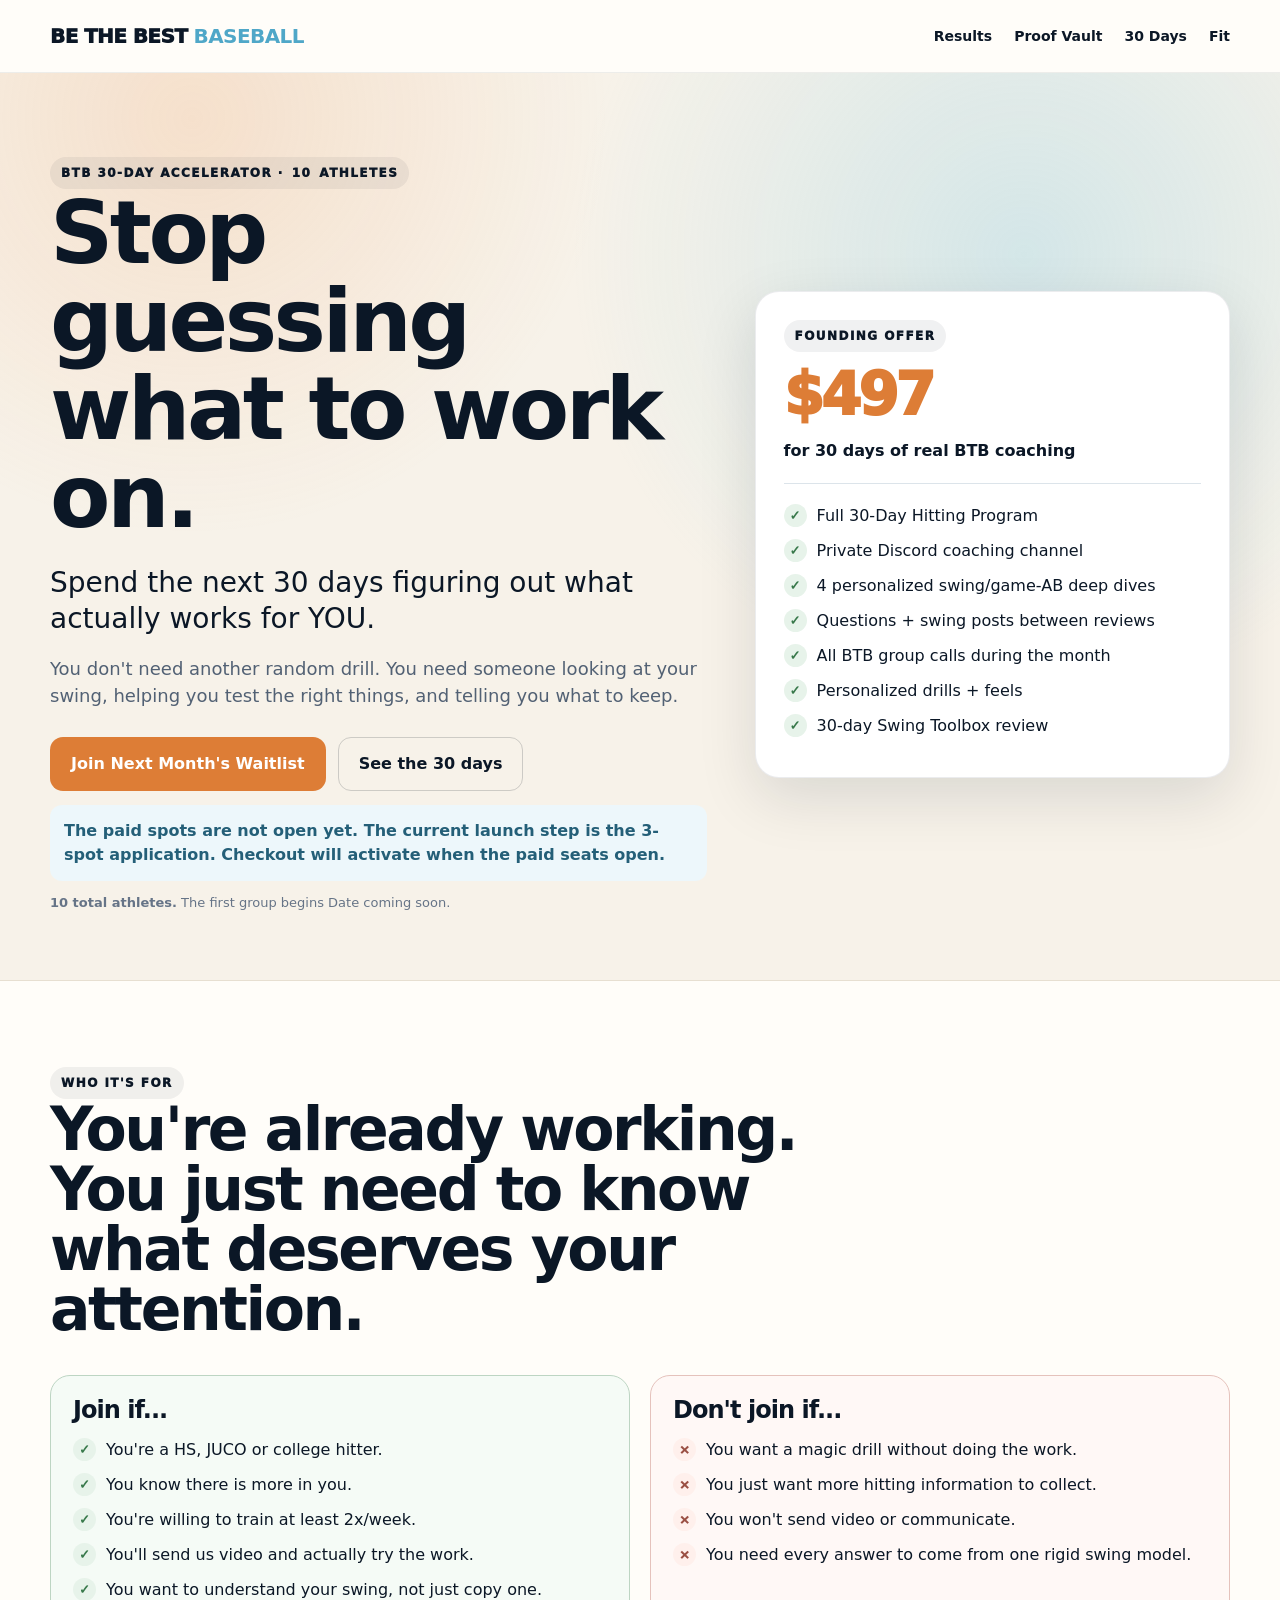
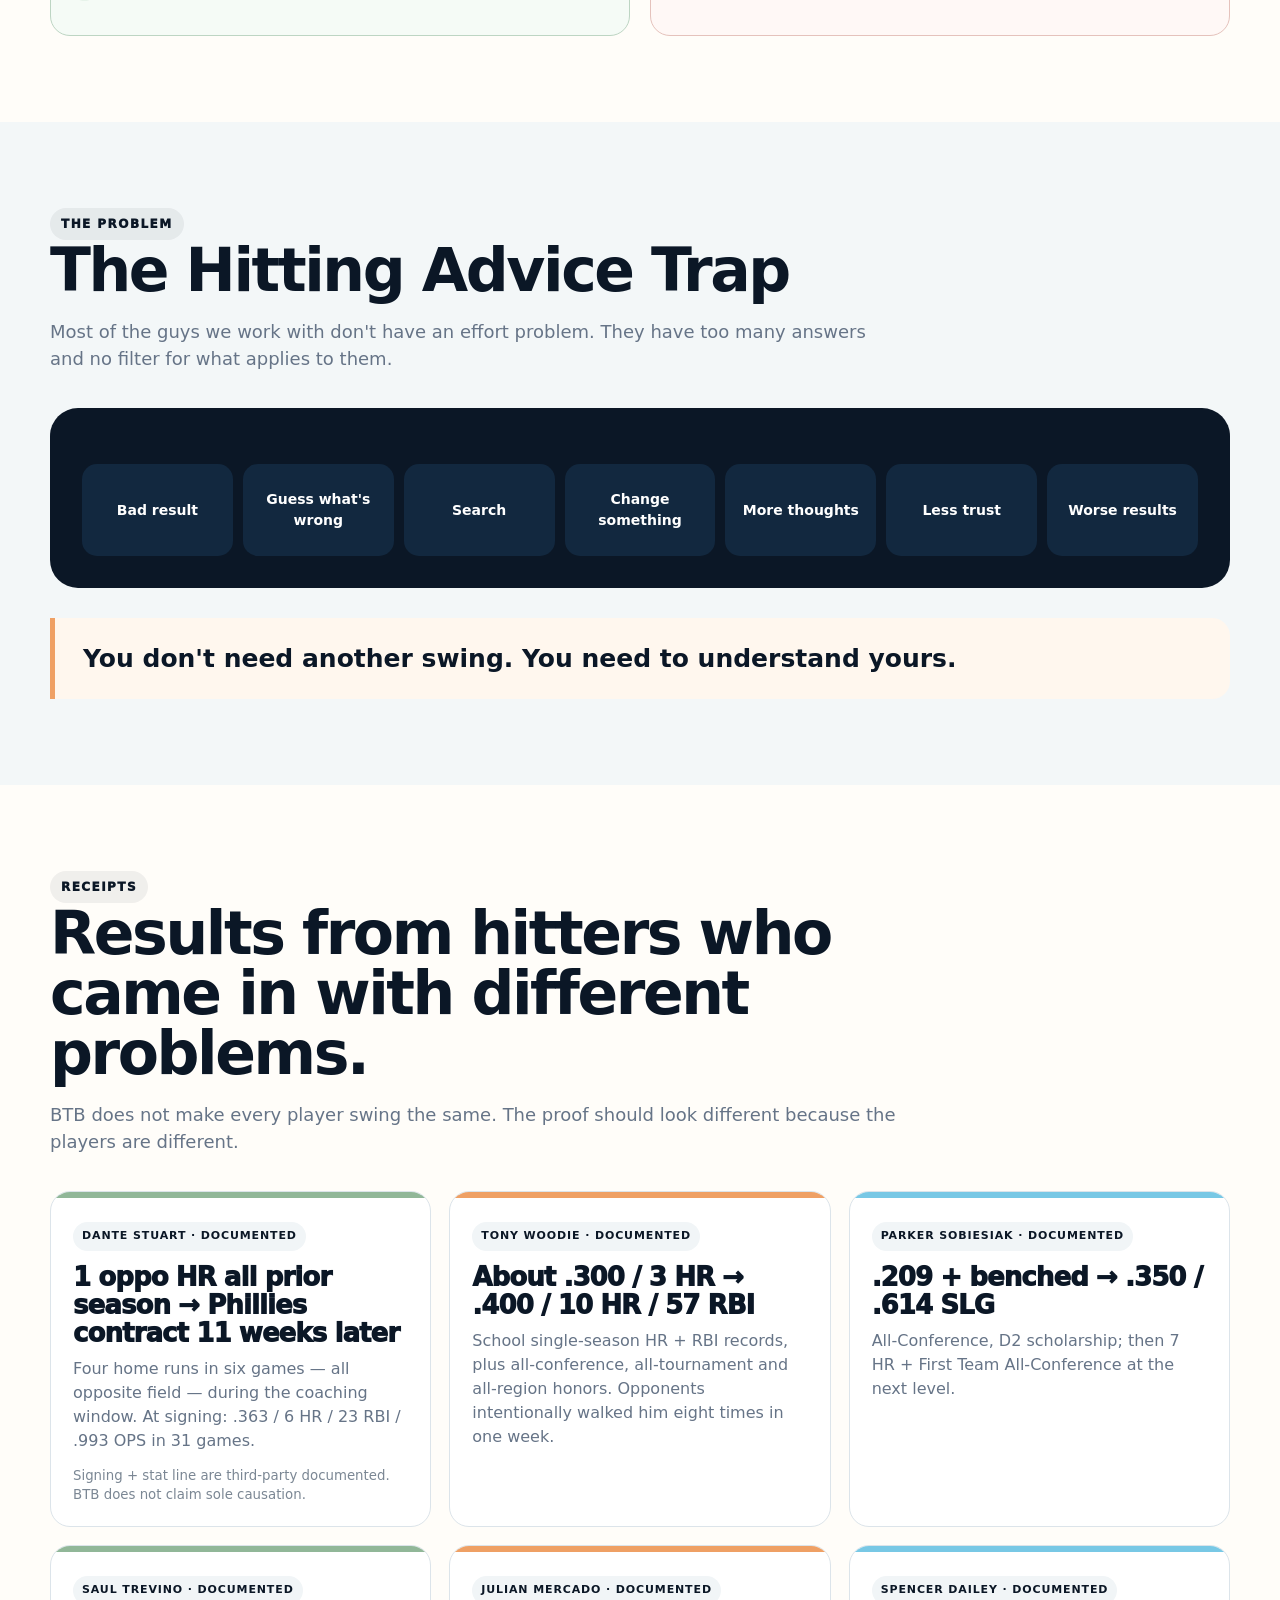
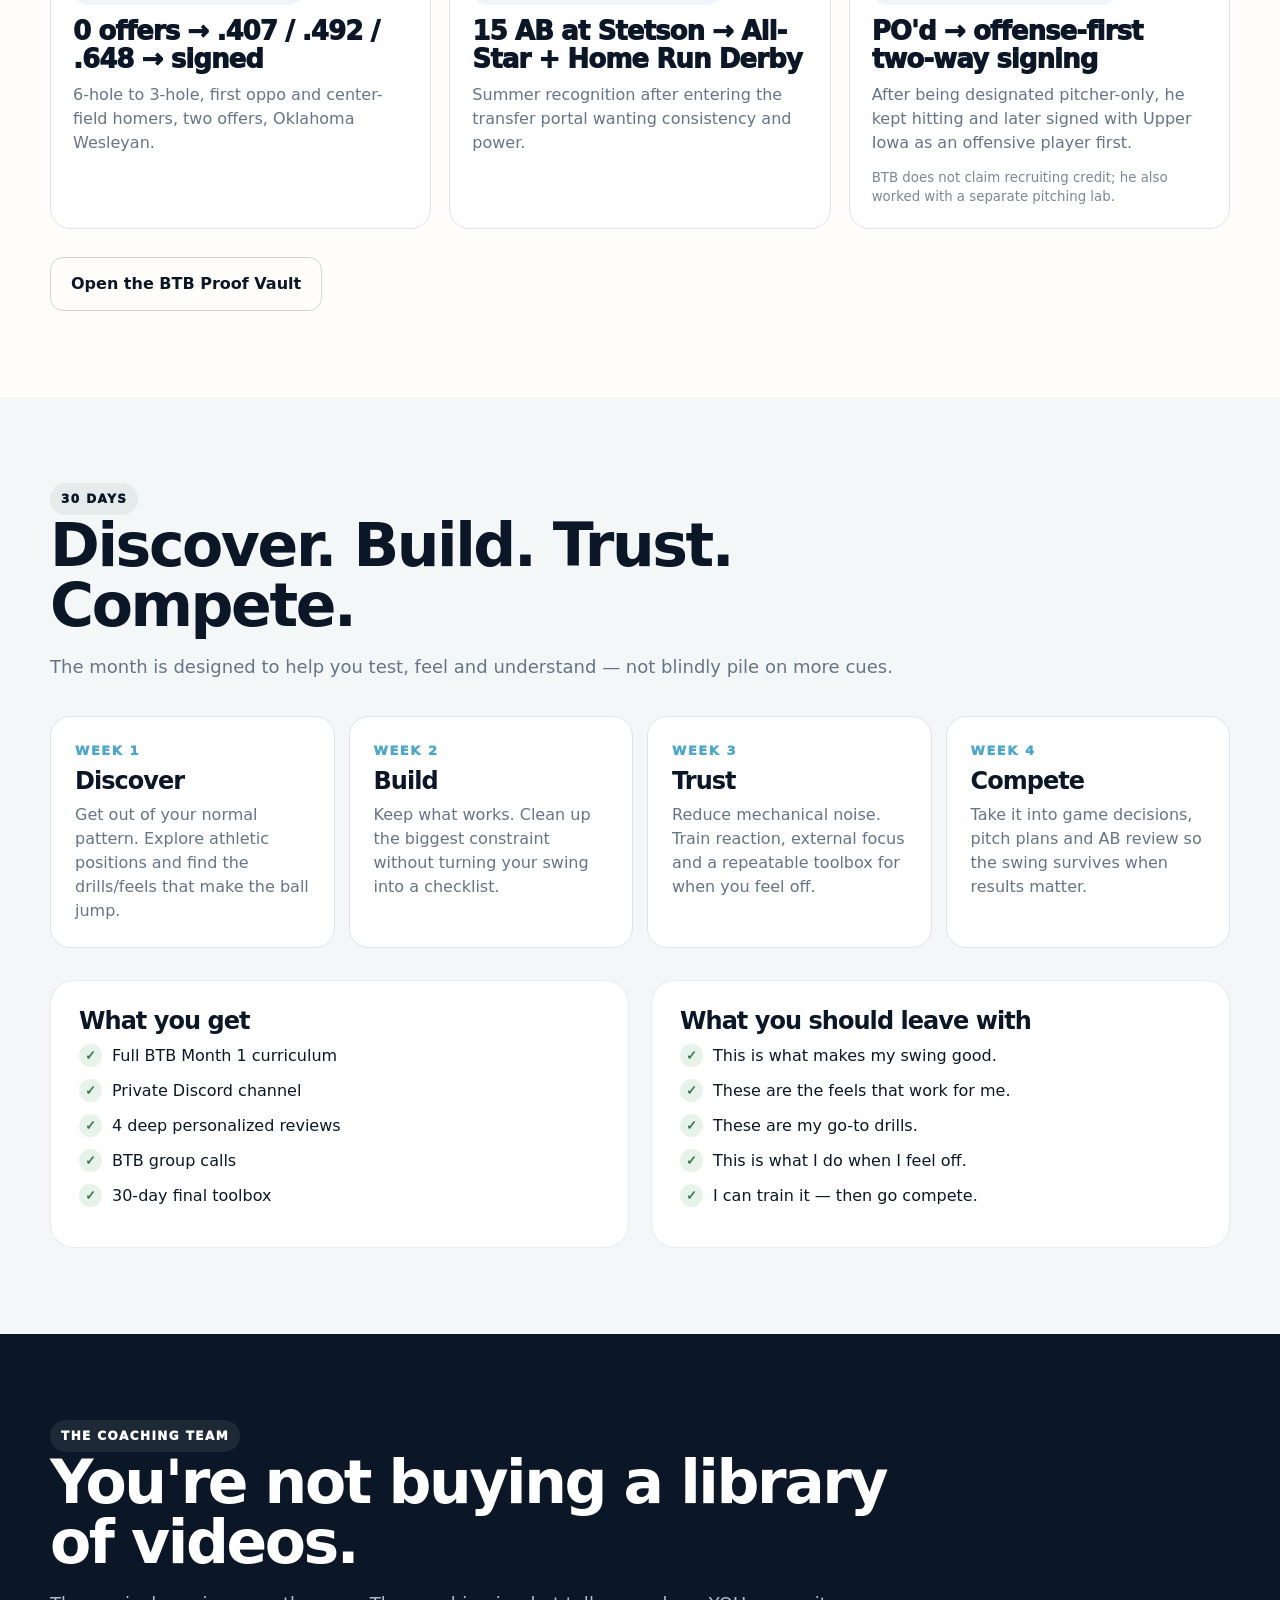
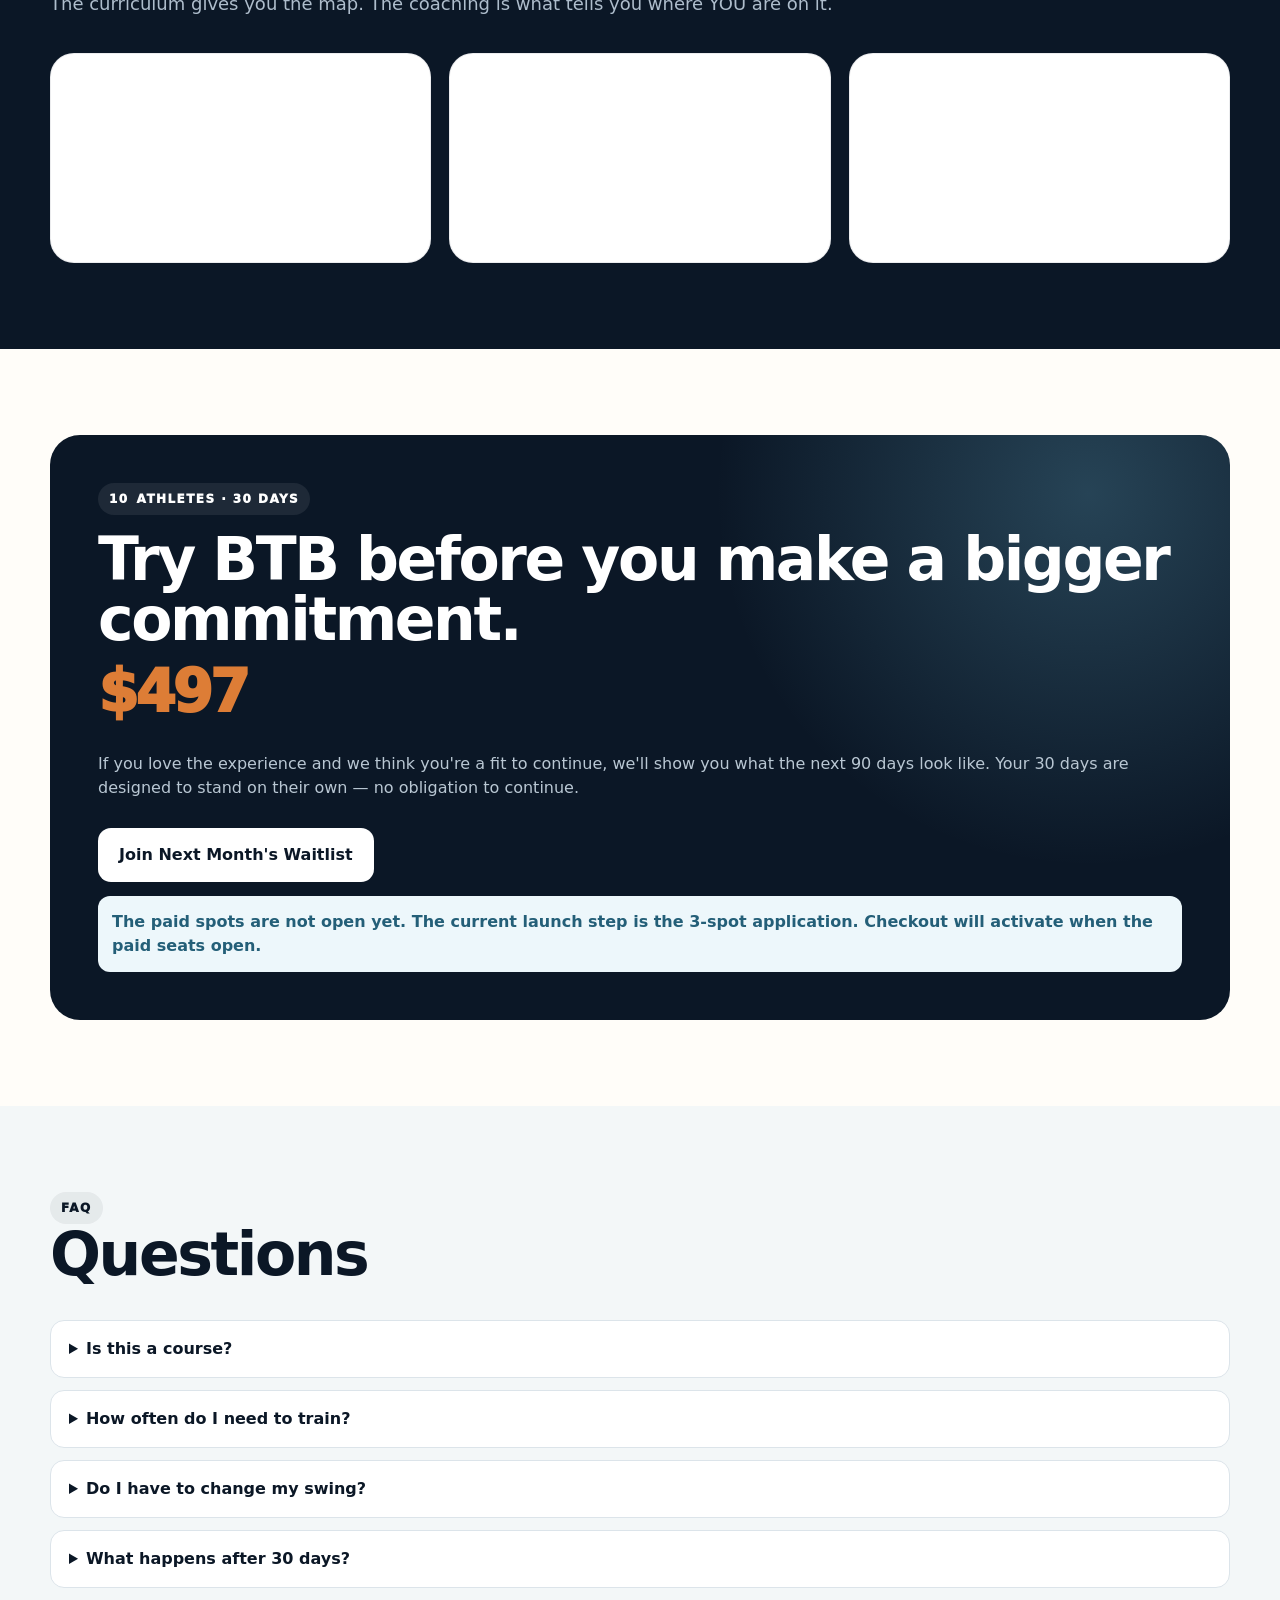
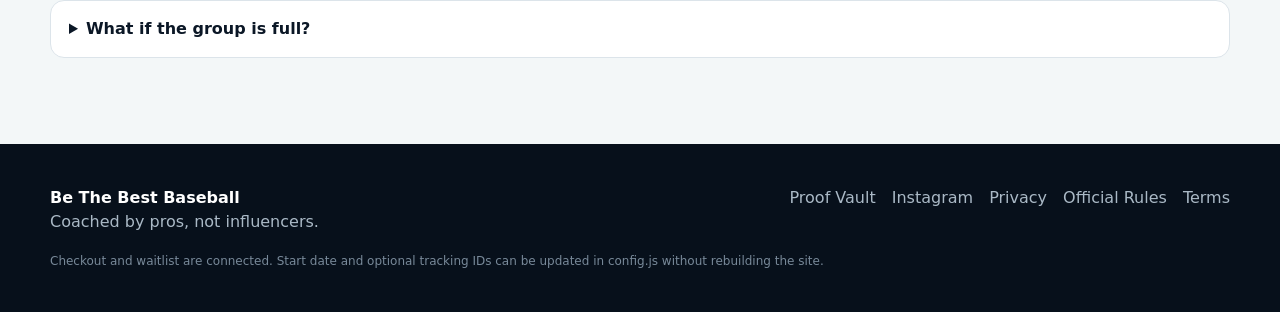
==== commit d5bccac1: "Replace cohort language and strengthen Tony Woodie proof" ====
--- a/accelerator.html
+++ b/accelerator.html
@@ -3,7 +3,7 @@
 <head>
   <meta charset="utf-8"><meta name="viewport" content="width=device-width,initial-scale=1">
   <title>BTB 30-Day Accelerator — $497</title>
-  <meta name="description" content="30 days of personalized BTB coaching for high school, JUCO and college hitters. 10 athletes per cohort.">
+  <meta name="description" content="30 days of personalized BTB coaching for high school, JUCO and college hitters. Limited to 10 athletes.">
   <meta property="og:title" content="BTB 30-Day Accelerator — $497"><meta property="og:description" content="Stop guessing what to work on. Spend 30 days figuring out what actually works for you."><meta property="og:type" content="website"><meta name="theme-color" content="#0b1726">
   <link rel="icon" href="data:image/svg+xml,<svg xmlns=%22http://www.w3.org/2000/svg%22 viewBox=%220 0 100 100%22><rect width=%22100%22 height=%22100%22 rx=%2222%22 fill=%22%230b1726%22/><text x=%2250%22 y=%2263%22 text-anchor=%22middle%22 font-size=%2244%22 font-family=%22Arial%22 font-weight=%22900%22 fill=%22white%22>BTB</text></svg>">
   <link rel="stylesheet" href="styles.css">
@@ -12,12 +12,12 @@
 <a class="skip-link" href="#main">Skip to content</a>
 <nav class="nav" aria-label="Primary"><div class="wrap nav-inner"><a class="brand" href="#top">BE THE BEST <b>BASEBALL</b></a><div class="nav-links"><a href="#proof">Results</a><a href="proof.html">Proof Vault</a><a href="#program">30 Days</a><a href="#fit">Fit</a><a class="btn orange js-buy" href="#">Join for <span data-price>$497</span></a><a class="btn orange js-waitlist" href="#">Join Waitlist</a></div></div></nav>
 <main id="main">
-<header id="top" class="hero"><div class="wrap hero-grid"><div><span class="eyebrow">BTB 30-Day Accelerator · <span data-total-spots>10</span> athletes</span><h1>Stop guessing what to work on.</h1><p class="lead">Spend the next 30 days figuring out what actually works for YOU.</p><p class="sub">You don't need another random drill. You need someone looking at your swing, helping you test the right things, and telling you what to keep.</p><div class="hero-actions"><a class="btn orange js-buy" href="#">Join the Cohort — <span data-price>$497</span></a><a class="btn orange js-waitlist" href="#">Join Next Month's Waitlist</a><a class="btn ghost" href="#program">See the 30 days</a></div><div class="soldout-banner">This cohort is full. Join the next cohort waitlist.</div><div class="paid-phase-note" hidden>The paid cohort is not open yet. The current launch step is the 3-spot application. Checkout will activate when the paid seats open.</div><div class="micro"><strong><span data-total-spots>10</span> total athletes.</strong> The founding cohort begins <span data-start-date>Date coming soon</span>.</div></div><aside class="card"><span class="eyebrow">Founding offer</span><div class="price" data-price>$497</div><strong>for 30 days of real BTB coaching</strong><div class="line"></div><div class="check">Full 30-Day Hitting Program</div><div class="check">Private Discord coaching channel</div><div class="check">4 personalized swing/game-AB deep dives</div><div class="check">Questions + swing posts between reviews</div><div class="check">All BTB group calls during the month</div><div class="check">Personalized drills + feels</div><div class="check">30-day Swing Toolbox review</div></aside></div></header>
+<header id="top" class="hero"><div class="wrap hero-grid"><div><span class="eyebrow">BTB 30-Day Accelerator · <span data-total-spots>10</span> athletes</span><h1>Stop guessing what to work on.</h1><p class="lead">Spend the next 30 days figuring out what actually works for YOU.</p><p class="sub">You don't need another random drill. You need someone looking at your swing, helping you test the right things, and telling you what to keep.</p><div class="hero-actions"><a class="btn orange js-buy" href="#">Join the Accelerator — <span data-price>$497</span></a><a class="btn orange js-waitlist" href="#">Join Next Month's Waitlist</a><a class="btn ghost" href="#program">See the 30 days</a></div><div class="soldout-banner">This group is full. Join next month's waitlist.</div><div class="paid-phase-note" hidden>The paid spots are not open yet. The current launch step is the 3-spot application. Checkout will activate when the paid seats open.</div><div class="micro"><strong><span data-total-spots>10</span> total athletes.</strong> The first group begins <span data-start-date>Date coming soon</span>.</div></div><aside class="card"><span class="eyebrow">Founding offer</span><div class="price" data-price>$497</div><strong>for 30 days of real BTB coaching</strong><div class="line"></div><div class="check">Full 30-Day Hitting Program</div><div class="check">Private Discord coaching channel</div><div class="check">4 personalized swing/game-AB deep dives</div><div class="check">Questions + swing posts between reviews</div><div class="check">All BTB group calls during the month</div><div class="check">Personalized drills + feels</div><div class="check">30-day Swing Toolbox review</div></aside></div></header>
 <section id="fit" class="section"><div class="wrap"><div class="section-head"><span class="eyebrow">Who it's for</span><h2>You're already working. You just need to know what deserves your attention.</h2></div><div class="fit"><div class="fit-card good"><h3>Join if...</h3><div class="check">You're a HS, JUCO or college hitter.</div><div class="check">You know there is more in you.</div><div class="check">You're willing to train at least 2x/week.</div><div class="check">You'll send us video and actually try the work.</div><div class="check">You want to understand your swing, not just copy one.</div></div><div class="fit-card no"><h3>Don't join if...</h3><div class="check x">You want a magic drill without doing the work.</div><div class="check x">You just want more hitting information to collect.</div><div class="check x">You won't send video or communicate.</div><div class="check x">You need every answer to come from one rigid swing model.</div></div></div></div></section>
 <section class="section alt"><div class="wrap"><div class="section-head"><span class="eyebrow">The problem</span><h2>The Hitting Advice Trap</h2><p>Most of the guys we work with don't have an effort problem. They have too many answers and no filter for what applies to them.</p></div><div class="trap"><div class="trap-flow"><div class="trap-step">Bad result</div><div class="trap-step">Guess what's wrong</div><div class="trap-step">Search</div><div class="trap-step">Change something</div><div class="trap-step">More thoughts</div><div class="trap-step">Less trust</div><div class="trap-step">Worse results</div></div></div><div class="quote">You don't need another swing. You need to understand yours.</div></div></section>
 <section id="proof" class="section"><div class="wrap"><div class="section-head"><span class="eyebrow">Receipts</span><h2>Results from hitters who came in with different problems.</h2><p>BTB does not make every player swing the same. The proof should look different because the players are different.</p></div><div class="proof-grid">
 <article class="proof green"><span class="tag">Dante Stuart · documented</span><div class="result">1 oppo HR all prior season → Phillies contract 11 weeks later</div><p>Four home runs in six games — all opposite field — during the coaching window. At signing: .363 / 6 HR / 23 RBI / .993 OPS in 31 games.</p><small>Signing + stat line are third-party documented. BTB does not claim sole causation.</small></article>
-<article class="proof orange"><span class="tag">Tony Woodie · documented</span><div class="result">3 HR → school HR & RBI records</div><p>All-conference, all-tournament and all-region. Opponents intentionally walked him eight times in one week.</p></article>
+<article class="proof orange"><span class="tag">Tony Woodie · documented</span><div class="result">About .300 / 3 HR → .400 / 10 HR / 57 RBI</div><p>School single-season HR + RBI records, plus all-conference, all-tournament and all-region honors. Opponents intentionally walked him eight times in one week.</p></article>
 <article class="proof"><span class="tag">Parker Sobiesiak · documented</span><div class="result">.209 + benched → .350 / .614 SLG</div><p>All-Conference, D2 scholarship; then 7 HR + First Team All-Conference at the next level.</p></article>
 <article class="proof green"><span class="tag">Saul Trevino · documented</span><div class="result">0 offers → .407 / .492 / .648 → signed</div><p>6-hole to 3-hole, first oppo and center-field homers, two offers, Oklahoma Wesleyan.</p></article>
 <article class="proof orange"><span class="tag">Julian Mercado · documented</span><div class="result">15 AB at Stetson → All-Star + Home Run Derby</div><p>Summer recognition after entering the transfer portal wanting consistency and power.</p></article>
@@ -25,10 +25,10 @@
 </div><div class="hero-actions" style="margin-top:28px"><a class="btn ghost" href="proof.html">Open the BTB Proof Vault</a></div></div></section>
 <section id="program" class="section alt"><div class="wrap"><div class="section-head"><span class="eyebrow">30 days</span><h2>Discover. Build. Trust. Compete.</h2><p>The month is designed to help you test, feel and understand — not blindly pile on more cues.</p></div><div class="program-grid"><div class="week"><div class="w">Week 1</div><h3>Discover</h3><p>Get out of your normal pattern. Explore athletic positions and find the drills/feels that make the ball jump.</p></div><div class="week"><div class="w">Week 2</div><h3>Build</h3><p>Keep what works. Clean up the biggest constraint without turning your swing into a checklist.</p></div><div class="week"><div class="w">Week 3</div><h3>Trust</h3><p>Reduce mechanical noise. Train reaction, external focus and a repeatable toolbox for when you feel off.</p></div><div class="week"><div class="w">Week 4</div><h3>Compete</h3><p>Take it into game decisions, pitch plans and AB review so the swing survives when results matter.</p></div></div><div class="deliverables"><div class="card compact"><h3>What you get</h3><div class="check">Full BTB Month 1 curriculum</div><div class="check">Private Discord channel</div><div class="check">4 deep personalized reviews</div><div class="check">BTB group calls</div><div class="check">30-day final toolbox</div></div><div class="card compact"><h3>What you should leave with</h3><div class="check">This is what makes my swing good.</div><div class="check">These are the feels that work for me.</div><div class="check">These are my go-to drills.</div><div class="check">This is what I do when I feel off.</div><div class="check">I can train it — then go compete.</div></div></div></div></section>
 <section class="section dark"><div class="wrap"><div class="section-head"><span class="eyebrow" style="background:rgba(255,255,255,.08)">The coaching team</span><h2>You're not buying a library of videos.</h2><p>The curriculum gives you the map. The coaching is what tells you where YOU are on it.</p></div><div class="grid3"><div class="card compact"><strong>Jantzen Witte</strong><p>Founder · 12-year pro. Built BTB around helping hitters stop drowning in mechanics and understand their own swing.</p></div><div class="card compact"><strong>Max Tracy</strong><p>Handles much of BTB's day-to-day athlete coaching and feedback.</p></div><div class="card compact"><strong>BTB Coaches</strong><p>Former pros coaching inside one BTB program rather than separate mini-brands.</p></div></div></div></section>
-<section class="section"><div class="wrap"><div class="cta"><span class="eyebrow" style="background:rgba(255,255,255,.08)"><span data-total-spots>10</span> athletes · 30 days</span><h2 style="margin-top:14px">Try BTB before you make a bigger commitment.</h2><div class="price" data-price>$497</div><p>If you love the experience and we think you're a fit to continue, we'll show you what the next 90 days look like. Your 30 days are designed to stand on their own — no obligation to continue.</p><div class="hero-actions"><a class="btn orange js-buy" href="#">Join the Founding Cohort — <span data-price>$497</span></a><a class="btn light js-waitlist" href="#">Join Next Month's Waitlist</a></div><div class="soldout-banner">This cohort is full. Join the next cohort waitlist.</div><div class="paid-phase-note" hidden>The paid cohort is not open yet. The current launch step is the 3-spot application. Checkout will activate when the paid seats open.</div></div></div></section>
-<section class="section alt"><div class="wrap"><div class="section-head"><span class="eyebrow">FAQ</span><h2>Questions</h2></div><div class="faq"><details><summary>Is this a course?</summary><p>No. You get the BTB curriculum, but the Accelerator includes personalized coaching, reviews, a private Discord channel and group calls.</p></details><details><summary>How often do I need to train?</summary><p>At least two times per week. The more consistently you train and send useful video, the more we have to coach.</p></details><details><summary>Do I have to change my swing?</summary><p>No. The point is not to rebuild you. We test movements and feels, keep what improves your swing, and discard what doesn't.</p></details><details><summary>What happens after 30 days?</summary><p>Your Accelerator ends. If you want to continue and we believe BTB is a good fit, we'll show you the 90-day Core/VIP options.</p></details><details><summary>What if the cohort is full?</summary><p>Join the next month's waitlist. We keep the cohort intentionally small so the coaching remains personal.</p></details></div></div></section>
+<section class="section"><div class="wrap"><div class="cta"><span class="eyebrow" style="background:rgba(255,255,255,.08)"><span data-total-spots>10</span> athletes · 30 days</span><h2 style="margin-top:14px">Try BTB before you make a bigger commitment.</h2><div class="price" data-price>$497</div><p>If you love the experience and we think you're a fit to continue, we'll show you what the next 90 days look like. Your 30 days are designed to stand on their own — no obligation to continue.</p><div class="hero-actions"><a class="btn orange js-buy" href="#">Join the Accelerator — <span data-price>$497</span></a><a class="btn light js-waitlist" href="#">Join Next Month's Waitlist</a></div><div class="soldout-banner">This group is full. Join next month's waitlist.</div><div class="paid-phase-note" hidden>The paid spots are not open yet. The current launch step is the 3-spot application. Checkout will activate when the paid seats open.</div></div></div></section>
+<section class="section alt"><div class="wrap"><div class="section-head"><span class="eyebrow">FAQ</span><h2>Questions</h2></div><div class="faq"><details><summary>Is this a course?</summary><p>No. You get the BTB curriculum, but the Accelerator includes personalized coaching, reviews, a private Discord channel and group calls.</p></details><details><summary>How often do I need to train?</summary><p>At least two times per week. The more consistently you train and send useful video, the more we have to coach.</p></details><details><summary>Do I have to change my swing?</summary><p>No. The point is not to rebuild you. We test movements and feels, keep what improves your swing, and discard what doesn't.</p></details><details><summary>What happens after 30 days?</summary><p>Your Accelerator ends. If you want to continue and we believe BTB is a good fit, we'll show you the 90-day Core or higher-touch coaching options.</p></details><details><summary>What if the group is full?</summary><p>Join next month's waitlist. We keep each group intentionally small so the coaching remains personal.</p></details></div></div></section>
 </main>
-<footer class="footer"><div class="wrap footer-grid"><div><strong>Be The Best Baseball</strong><br>Coached by pros, not influencers.</div><div class="footer-links"><a href="proof.html">Proof Vault</a><a class="js-instagram" href="#">Instagram</a><a class="js-privacy" href="#">Privacy</a><a class="js-rules" href="#">Official Rules</a><a class="js-terms" href="#">Terms</a></div></div><div class="wrap"><div class="site-note">Checkout and waitlist are connected. Cohort date and optional tracking IDs can be updated in config.js without rebuilding the site.</div></div></footer>
+<footer class="footer"><div class="wrap footer-grid"><div><strong>Be The Best Baseball</strong><br>Coached by pros, not influencers.</div><div class="footer-links"><a href="proof.html">Proof Vault</a><a class="js-instagram" href="#">Instagram</a><a class="js-privacy" href="#">Privacy</a><a class="js-rules" href="#">Official Rules</a><a class="js-terms" href="#">Terms</a></div></div><div class="wrap"><div class="site-note">Checkout and waitlist are connected. Start date and optional tracking IDs can be updated in config.js without rebuilding the site.</div></div></footer>
 <div class="sticky"><a class="btn orange js-buy" href="#">Join — <span data-price>$497</span></a><a class="btn orange js-waitlist" href="#">Join Waitlist</a></div>
 <script src="config.js"></script>
 </body></html>
--- a/styles.css
+++ b/styles.css
@@ -1 +1 @@
-:root{--ink:#0b1726;--ink2:#14283f;--cream:#f7f2e9;--paper:#fffdf9;--sky:#78c8e5;--sky2:#4fa7c8;--orange:#efa064;--orange2:#dd7d36;--green:#91b798;--muted:#667487;--line:#dce4ea;--white:#fff;--shadow:0 20px 60px rgba(11,23,38,.12);--radius:24px;--max:1180px}*{box-sizing:border-box}html{scroll-behavior:smooth}body{margin:0;font-family:Inter,ui-sans-serif,system-ui,-apple-system,BlinkMacSystemFont,"Segoe UI",sans-serif;color:var(--ink);background:var(--paper);line-height:1.5}a{text-decoration:none;color:inherit}img{max-width:100%;display:block}.wrap{width:min(var(--max),calc(100% - 34px));margin:0 auto}.skip-link{position:absolute;left:-9999px;top:12px;background:#fff;padding:10px 14px;border-radius:8px;z-index:999}.skip-link:focus{left:12px}.nav{position:sticky;top:0;z-index:50;backdrop-filter:blur(16px);background:rgba(255,253,249,.92);border-bottom:1px solid rgba(11,23,38,.07)}.nav-inner{height:72px;display:flex;align-items:center;justify-content:space-between;gap:18px}.brand{font-weight:950;letter-spacing:-.03em;font-size:20px}.brand b{color:var(--sky2)}.nav-links{display:flex;align-items:center;gap:22px;font-weight:780;font-size:14px}.btn{display:inline-flex;align-items:center;justify-content:center;padding:14px 20px;border-radius:13px;border:1px solid transparent;background:var(--ink);color:#fff;font-weight:900;transition:.18s transform,.18s opacity,.18s background;cursor:pointer}.btn:hover{transform:translateY(-1px)}.btn.sky{background:var(--sky2)}.btn.orange{background:var(--orange2)}.btn.ghost{background:transparent;color:var(--ink);border-color:rgba(11,23,38,.18)}.btn.light{background:#fff;color:var(--ink)}.hero{padding:84px 0 68px;background:radial-gradient(circle at 80% 20%,rgba(120,200,229,.28),transparent 36%),radial-gradient(circle at 15% 5%,rgba(239,160,100,.22),transparent 30%),var(--cream);border-bottom:1px solid #e7dfd1}.hero-grid{display:grid;grid-template-columns:1.16fr .84fr;gap:48px;align-items:center}.eyebrow{display:inline-flex;gap:8px;align-items:center;padding:7px 11px;border-radius:999px;background:rgba(11,23,38,.06);text-transform:uppercase;letter-spacing:.12em;font-weight:950;font-size:12px}h1,h2,h3{margin:0;letter-spacing:-.04em;line-height:1}h1{font-size:clamp(48px,7vw,88px);max-width:920px}h2{font-size:clamp(36px,4.8vw,60px)}h3{font-size:24px}.lead{font-size:clamp(20px,2.2vw,28px);line-height:1.28;max-width:790px;margin:24px 0 14px}.sub{font-size:18px;color:#526174;max-width:770px}.hero-actions{display:flex;gap:12px;flex-wrap:wrap;margin-top:28px}.micro{font-size:13px;color:#667487;margin-top:12px}.card{background:#fff;border:1px solid rgba(11,23,38,.08);border-radius:var(--radius);box-shadow:var(--shadow);padding:28px}.card.compact{box-shadow:none}.price{font-size:58px;font-weight:950;color:var(--orange2);letter-spacing:-.055em}.line{height:1px;background:var(--line);margin:20px 0}.check{display:flex;gap:10px;align-items:flex-start;margin:11px 0}.check:before{content:"✓";display:grid;place-items:center;min-width:23px;height:23px;border-radius:50%;background:#e7f3ea;color:#37784a;font-size:13px;font-weight:950}.check.x:before{content:"×";background:#fff0ec;color:#9a4f43}.section{padding:86px 0}.section.alt{background:#f3f7f8}.section.dark{background:var(--ink);color:#fff}.section.cream{background:var(--cream)}.section-head{max-width:850px;margin-bottom:36px}.section-head p{font-size:18px;color:var(--muted)}.dark .section-head p{color:#aebdcc}.grid3{display:grid;grid-template-columns:repeat(3,1fr);gap:18px}.grid2{display:grid;grid-template-columns:repeat(2,1fr);gap:20px}.pain,.proof,.week,.fit-card,.question{border:1px solid var(--line);border-radius:20px;padding:22px;background:#fff}.pain .num{width:34px;height:34px;border-radius:10px;background:#edf7fb;color:var(--sky2);display:grid;place-items:center;font-weight:950;margin-bottom:16px}.pain strong,.proof strong{font-size:20px;display:block;margin-bottom:8px}.pain p,.proof p,.question span{margin:0;color:#667487}.trap{background:var(--ink);color:#fff;border-radius:28px;padding:32px;margin-top:24px}.trap-flow{display:grid;grid-template-columns:repeat(7,1fr);gap:10px;margin-top:24px}.trap-step{min-height:92px;padding:14px;border-radius:15px;background:#12283f;display:flex;align-items:center;justify-content:center;text-align:center;font-weight:800;font-size:14px}.method{display:grid;grid-template-columns:repeat(5,1fr);gap:12px;margin-top:28px}.method div{border-radius:18px;padding:22px 14px;text-align:center;border:1px solid var(--line);background:#fff}.method b{display:block;color:var(--sky2);font-size:13px;text-transform:uppercase;letter-spacing:.1em;margin-bottom:8px}.method strong{font-size:19px}.quote{margin:30px 0 0;padding:25px 28px;border-left:5px solid var(--orange);background:#fff7ee;border-radius:0 18px 18px 0;font-size:25px;font-weight:850;line-height:1.25}.proof-grid{display:grid;grid-template-columns:repeat(3,1fr);gap:18px}.proof{position:relative;overflow:hidden}.proof:before{content:"";position:absolute;inset:0 0 auto 0;height:6px;background:var(--sky)}.proof.orange:before{background:var(--orange)}.proof.green:before{background:var(--green)}.tag{display:inline-block;font-size:11px;font-weight:900;text-transform:uppercase;letter-spacing:.08em;border-radius:999px;background:#f1f5f7;padding:6px 9px;margin:8px 0 12px}.result{font-size:26px;font-weight:950;line-height:1.08;letter-spacing:-.035em;margin-bottom:10px}.proof small{display:block;color:#7b8794;margin-top:14px;line-height:1.4}.program-grid{display:grid;grid-template-columns:repeat(4,1fr);gap:14px;margin-top:28px}.week{padding:24px}.week .w{color:var(--sky2);font-weight:950;font-size:13px;text-transform:uppercase;letter-spacing:.12em}.week h3{margin:8px 0 10px}.week p{color:#667487;margin:0}.deliverables{display:grid;grid-template-columns:1fr 1fr;gap:22px;margin-top:32px}.fit{display:grid;grid-template-columns:1fr 1fr;gap:20px}.fit-card h3{margin-bottom:16px}.fit-card.good{border-color:#bdd5c3;background:#f5fbf6}.fit-card.no{border-color:#e5c2bc;background:#fff8f6}.application-preview{display:grid;grid-template-columns:.9fr 1.1fr;gap:30px;align-items:start}.application-questions{display:grid;gap:12px}.question b{display:block;font-size:18px;margin-bottom:6px}.cta{border-radius:30px;background:radial-gradient(circle at 88% 10%,rgba(120,200,229,.25),transparent 32%),var(--ink);color:#fff;padding:48px}.cta p{color:#b9c7d3}.faq{display:grid;gap:12px;margin-top:24px}details{border:1px solid var(--line);border-radius:14px;padding:16px 18px;background:#fff}summary{cursor:pointer;font-weight:900}details p{color:#667487}.soldout-banner{display:none;margin-top:14px;padding:14px;border-radius:12px;background:#fff2db;color:#8a551f;font-weight:850}.paid-phase-note{margin-top:14px;padding:14px;border-radius:12px;background:#edf7fb;color:#245f78;font-weight:760}.footer{background:#07101b;color:#aab9c6;padding:42px 0}.footer-grid{display:flex;justify-content:space-between;gap:24px;align-items:flex-start}.footer strong{color:#fff}.footer-links{display:flex;gap:16px;flex-wrap:wrap}.site-note{font-size:12px;color:#788999;margin-top:18px}.legal-shell{max-width:880px}.legal-shell h1{font-size:56px;margin:14px 0 10px}.legal-shell h2{font-size:28px;margin-top:34px}.legal-meta{color:#6a7785;margin-bottom:24px}.legal-callout{padding:18px;border-radius:16px;background:#fff;border:1px solid var(--line)}.sticky{display:none}.hidden{display:none!important}@media(max-width:930px){.hero-grid,.grid2,.fit,.deliverables,.application-preview{grid-template-columns:1fr}.grid3,.proof-grid{grid-template-columns:1fr 1fr}.program-grid{grid-template-columns:1fr 1fr}.trap-flow{grid-template-columns:1fr}.method{grid-template-columns:1fr}.nav-links a:not(.btn){display:none}}@media(max-width:620px){.wrap{width:min(var(--max),calc(100% - 24px))}.hero{padding:56px 0 50px}h1{font-size:48px}.section{padding:64px 0}.grid3,.proof-grid,.program-grid{grid-template-columns:1fr}.nav-inner{height:64px}.nav .btn{display:none}.cta{padding:30px 22px}.price{font-size:52px}.footer-grid{flex-direction:column}.sticky{display:flex;gap:8px;position:fixed;left:12px;right:12px;bottom:12px;z-index:70}.sticky .btn{flex:1;box-shadow:0 12px 32px rgba(0,0,0,.25)}}+:root{--ink:#0b1726;--ink2:#14283f;--cream:#f7f2e9;--paper:#fffdf9;--sky:#78c8e5;--sky2:#4fa7c8;--orange:#efa064;--orange2:#dd7d36;--green:#91b798;--muted:#667487;--line:#dce4ea;--white:#fff;--shadow:0 20px 60px rgba(11,23,38,.12);--radius:24px;--max:1180px}*{box-sizing:border-box}html{scroll-behavior:smooth}body{margin:0;font-family:Inter,ui-sans-serif,system-ui,-apple-system,BlinkMacSystemFont,"Segoe UI",sans-serif;color:var(--ink);background:var(--paper);line-height:1.5}a{text-decoration:none;color:inherit}img{max-width:100%;display:block}.wrap{width:min(var(--max),calc(100% - 34px));margin:0 auto}.skip-link{position:absolute;left:-9999px;top:12px;background:#fff;padding:10px 14px;border-radius:8px;z-index:999}.skip-link:focus{left:12px}.nav{position:sticky;top:0;z-index:50;backdrop-filter:blur(16px);background:rgba(255,253,249,.92);border-bottom:1px solid rgba(11,23,38,.07)}.nav-inner{height:72px;display:flex;align-items:center;justify-content:space-between;gap:18px}.brand{font-weight:950;letter-spacing:-.03em;font-size:20px}.brand b{color:var(--sky2)}.nav-links{display:flex;align-items:center;gap:22px;font-weight:780;font-size:14px}.btn{display:inline-flex;align-items:center;justify-content:center;padding:14px 20px;border-radius:13px;border:1px solid transparent;background:var(--ink);color:#fff;font-weight:900;transition:.18s transform,.18s opacity,.18s background;cursor:pointer}.btn:hover{transform:translateY(-1px)}.btn.sky{background:var(--sky2)}.btn.orange{background:var(--orange2)}.btn.ghost{background:transparent;color:var(--ink);border-color:rgba(11,23,38,.18)}.btn.light{background:#fff;color:var(--ink)}.hero{padding:84px 0 68px;background:radial-gradient(circle at 80% 20%,rgba(120,200,229,.28),transparent 36%),radial-gradient(circle at 15% 5%,rgba(239,160,100,.22),transparent 30%),var(--cream);border-bottom:1px solid #e7dfd1}.hero-grid{display:grid;grid-template-columns:1.16fr .84fr;gap:48px;align-items:center}.eyebrow{display:inline-flex;gap:8px;align-items:center;padding:7px 11px;border-radius:999px;background:rgba(11,23,38,.06);text-transform:uppercase;letter-spacing:.12em;font-weight:950;font-size:12px}h1,h2,h3{margin:0;letter-spacing:-.04em;line-height:1}h1{font-size:clamp(48px,7vw,88px);max-width:920px}h2{font-size:clamp(36px,4.8vw,60px)}h3{font-size:24px}.lead{font-size:clamp(20px,2.2vw,28px);line-height:1.28;max-width:790px;margin:24px 0 14px}.sub{font-size:18px;color:#526174;max-width:770px}.hero-actions{display:flex;gap:12px;flex-wrap:wrap;margin-top:28px}.micro{font-size:13px;color:#667487;margin-top:12px}.card{background:#fff;border:1px solid rgba(11,23,38,.08);border-radius:var(--radius);box-shadow:var(--shadow);padding:28px}.card.compact{box-shadow:none}.price{font-size:58px;font-weight:950;color:var(--orange2);letter-spacing:-.055em}.line{height:1px;background:var(--line);margin:20px 0}.check{display:flex;gap:10px;align-items:flex-start;margin:11px 0}.check:before{content:"✓";display:grid;place-items:center;min-width:23px;height:23px;border-radius:50%;background:#e7f3ea;color:#37784a;font-size:13px;font-weight:950}.check.x:before{content:"×";background:#fff0ec;color:#9a4f43}.section{padding:86px 0}.section.alt{background:#f3f7f8}.section.dark{background:var(--ink);color:#fff}.section.cream{background:var(--cream)}.section-head{max-width:850px;margin-bottom:36px}.section-head p{font-size:18px;color:var(--muted)}.dark .section-head p{color:#aebdcc}.grid3{display:grid;grid-template-columns:repeat(3,1fr);gap:18px}.grid2{display:grid;grid-template-columns:repeat(2,1fr);gap:20px}.pain,.proof,.week,.fit-card,.question{border:1px solid var(--line);border-radius:20px;padding:22px;background:#fff}.pain .num{width:34px;height:34px;border-radius:10px;background:#edf7fb;color:var(--sky2);display:grid;place-items:center;font-weight:950;margin-bottom:16px}.pain strong,.proof strong{font-size:20px;display:block;margin-bottom:8px}.pain p,.proof p,.question span{margin:0;color:#667487}.trap{background:var(--ink);color:#fff;border-radius:28px;padding:32px;margin-top:24px}.trap-flow{display:grid;grid-template-columns:repeat(7,1fr);gap:10px;margin-top:24px}.trap-step{min-height:92px;padding:14px;border-radius:15px;background:#12283f;display:flex;align-items:center;justify-content:center;text-align:center;font-weight:800;font-size:14px}.method{display:grid;grid-template-columns:repeat(5,1fr);gap:12px;margin-top:28px}.method div{border-radius:18px;padding:22px 14px;text-align:center;border:1px solid var(--line);background:#fff}.method b{display:block;color:var(--sky2);font-size:13px;text-transform:uppercase;letter-spacing:.1em;margin-bottom:8px}.method strong{font-size:19px}.quote{margin:30px 0 0;padding:25px 28px;border-left:5px solid var(--orange);background:#fff7ee;border-radius:0 18px 18px 0;font-size:25px;font-weight:850;line-height:1.25}.proof-grid{display:grid;grid-template-columns:repeat(3,1fr);gap:18px}.proof{position:relative;overflow:hidden}.proof:before{content:"";position:absolute;inset:0 0 auto 0;height:6px;background:var(--sky)}.proof.orange:before{background:var(--orange)}.proof.green:before{background:var(--green)}.tag{display:inline-block;font-size:11px;font-weight:900;text-transform:uppercase;letter-spacing:.08em;border-radius:999px;background:#f1f5f7;padding:6px 9px;margin:8px 0 12px}.result{font-size:26px;font-weight:950;line-height:1.08;letter-spacing:-.035em;margin-bottom:10px}.proof small{display:block;color:#7b8794;margin-top:14px;line-height:1.4}.program-grid{display:grid;grid-template-columns:repeat(4,1fr);gap:14px;margin-top:28px}.week{padding:24px}.week .w{color:var(--sky2);font-weight:950;font-size:13px;text-transform:uppercase;letter-spacing:.12em}.week h3{margin:8px 0 10px}.week p{color:#667487;margin:0}.deliverables{display:grid;grid-template-columns:1fr 1fr;gap:22px;margin-top:32px}.fit{display:grid;grid-template-columns:1fr 1fr;gap:20px}.fit-card h3{margin-bottom:16px}.fit-card.good{border-color:#bdd5c3;background:#f5fbf6}.fit-card.no{border-color:#e5c2bc;background:#fff8f6}.application-preview{display:grid;grid-template-columns:.9fr 1.1fr;gap:30px;align-items:start}.application-questions{display:grid;gap:12px}.question b{display:block;font-size:18px;margin-bottom:6px}.cta{border-radius:30px;background:radial-gradient(circle at 88% 10%,rgba(120,200,229,.25),transparent 32%),var(--ink);color:#fff;padding:48px}.cta p{color:#b9c7d3}.faq{display:grid;gap:12px;margin-top:24px}details{border:1px solid var(--line);border-radius:14px;padding:16px 18px;background:#fff}summary{cursor:pointer;font-weight:900}details p{color:#667487}.soldout-banner{display:none;margin-top:14px;padding:14px;border-radius:12px;background:#fff2db;color:#8a551f;font-weight:850}.paid-phase-note{margin-top:14px;padding:14px;border-radius:12px;background:#edf7fb;color:#245f78;font-weight:760}.footer{background:#07101b;color:#aab9c6;padding:42px 0}.footer-grid{display:flex;justify-content:space-between;gap:24px;align-items:flex-start}.footer strong{color:#fff}.footer-links{display:flex;gap:16px;flex-wrap:wrap}.site-note{font-size:12px;color:#788999;margin-top:18px}.legal-shell{max-width:880px}.legal-shell h1{font-size:56px;margin:14px 0 10px}.legal-shell h2{font-size:28px;margin-top:34px}.legal-meta{color:#6a7785;margin-bottom:24px}.legal-callout{padding:18px;border-radius:16px;background:#fff;border:1px solid var(--line)}.sticky{display:none}.hidden{display:none!important}@media(max-width:930px){.hero-grid,.grid2,.fit,.deliverables,.application-preview{grid-template-columns:1fr}.grid3,.proof-grid{grid-template-columns:1fr 1fr}.program-grid{grid-template-columns:1fr 1fr}.trap-flow{grid-template-columns:1fr}.method{grid-template-columns:1fr}.nav-links a:not(.btn){display:none}}@media(max-width:620px){.wrap{width:min(var(--max),calc(100% - 24px))}.hero{padding:56px 0 50px}h1{font-size:48px}.section{padding:64px 0}.grid3,.proof-grid,.program-grid{grid-template-columns:1fr}.nav-inner{height:64px}.nav .btn{display:none}.cta{padding:30px 22px}.price{font-size:52px}.footer-grid{flex-direction:column}.sticky{display:flex;gap:8px;position:fixed;left:12px;right:12px;bottom:12px;z-index:70}.sticky .btn{flex:1;box-shadow:0 12px 32px rgba(0,0,0,.25)}}.typeform-shell{background:#fff;border:1px solid var(--line);border-radius:24px;box-shadow:var(--shadow);padding:10px;overflow:hidden;min-height:620px}.typeform-shell>[data-tf-live]{min-height:600px}.typeform-shell>[data-tf-widget]{height:600px}@media(max-width:620px){.typeform-shell{padding:0;min-height:680px;border-radius:18px}.typeform-shell>[data-tf-live]{min-height:660px}.typeform-shell>[data-tf-widget]{height:660px}}
